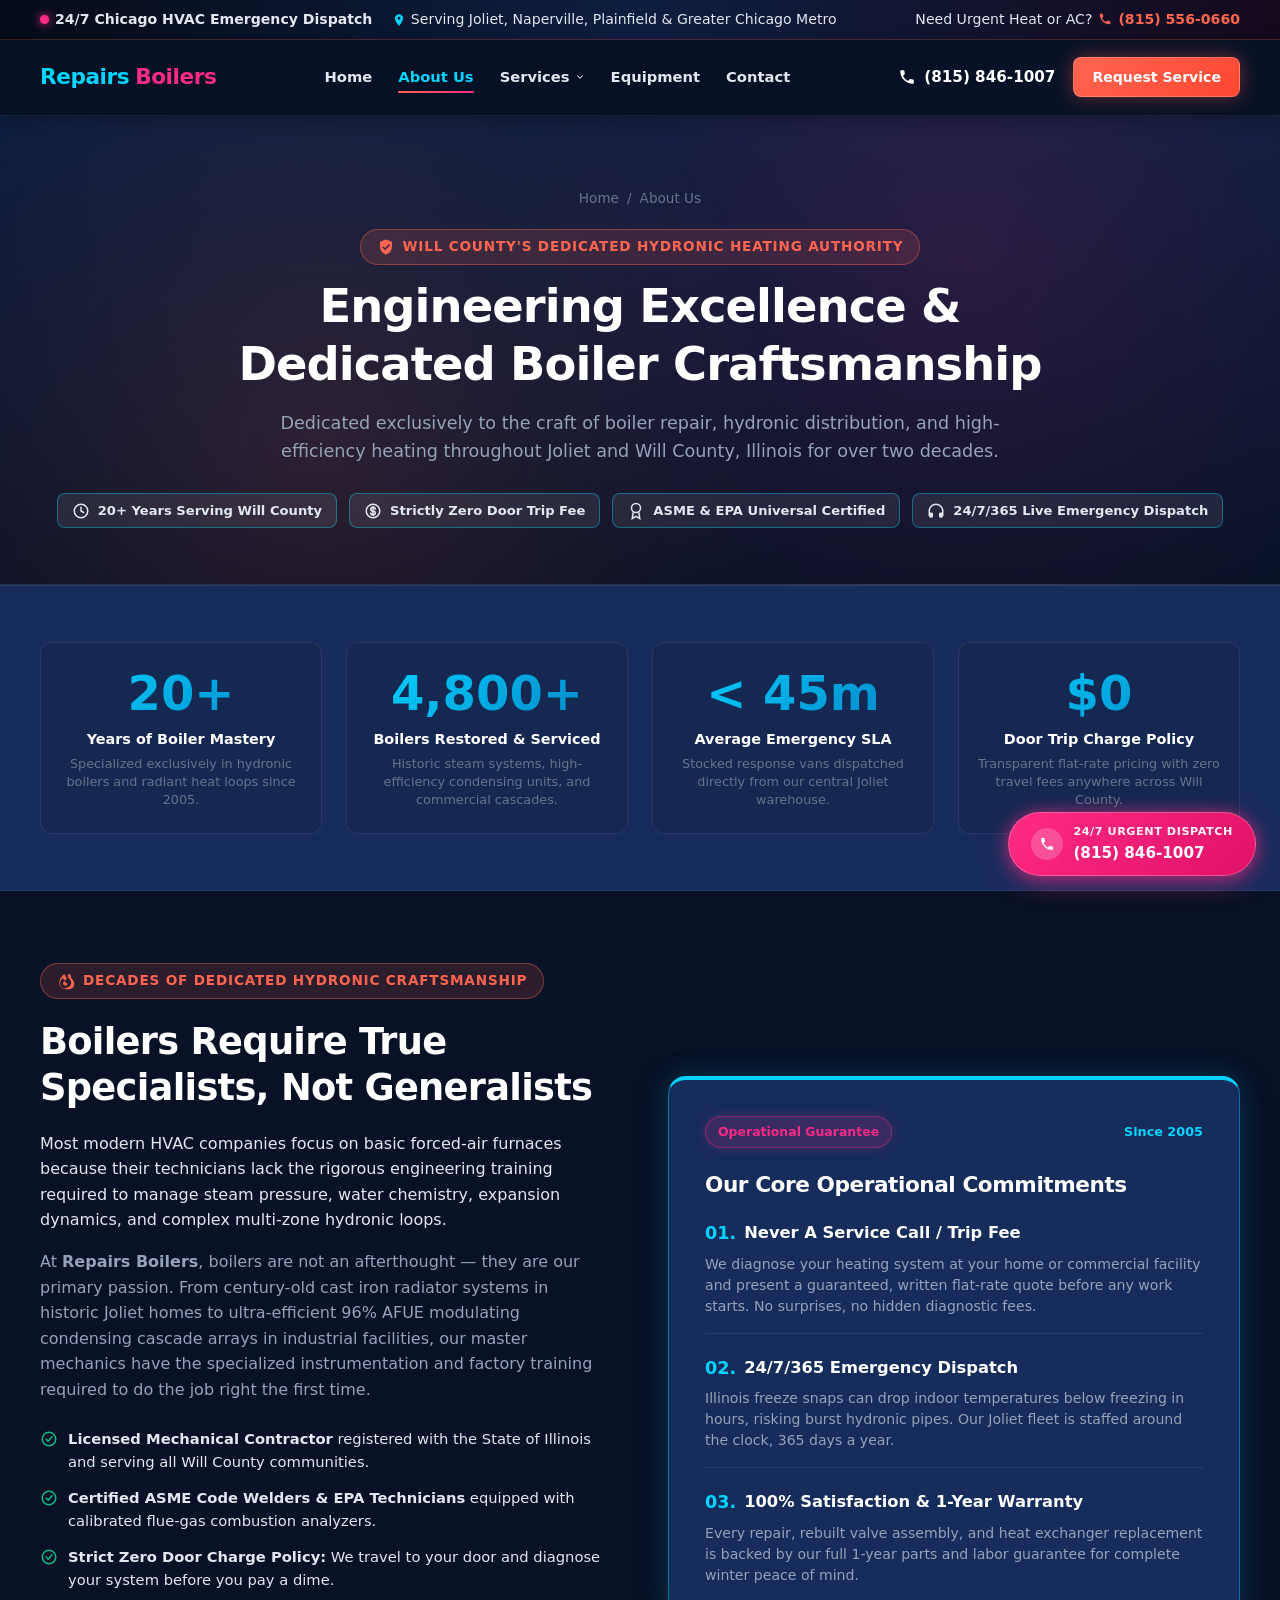
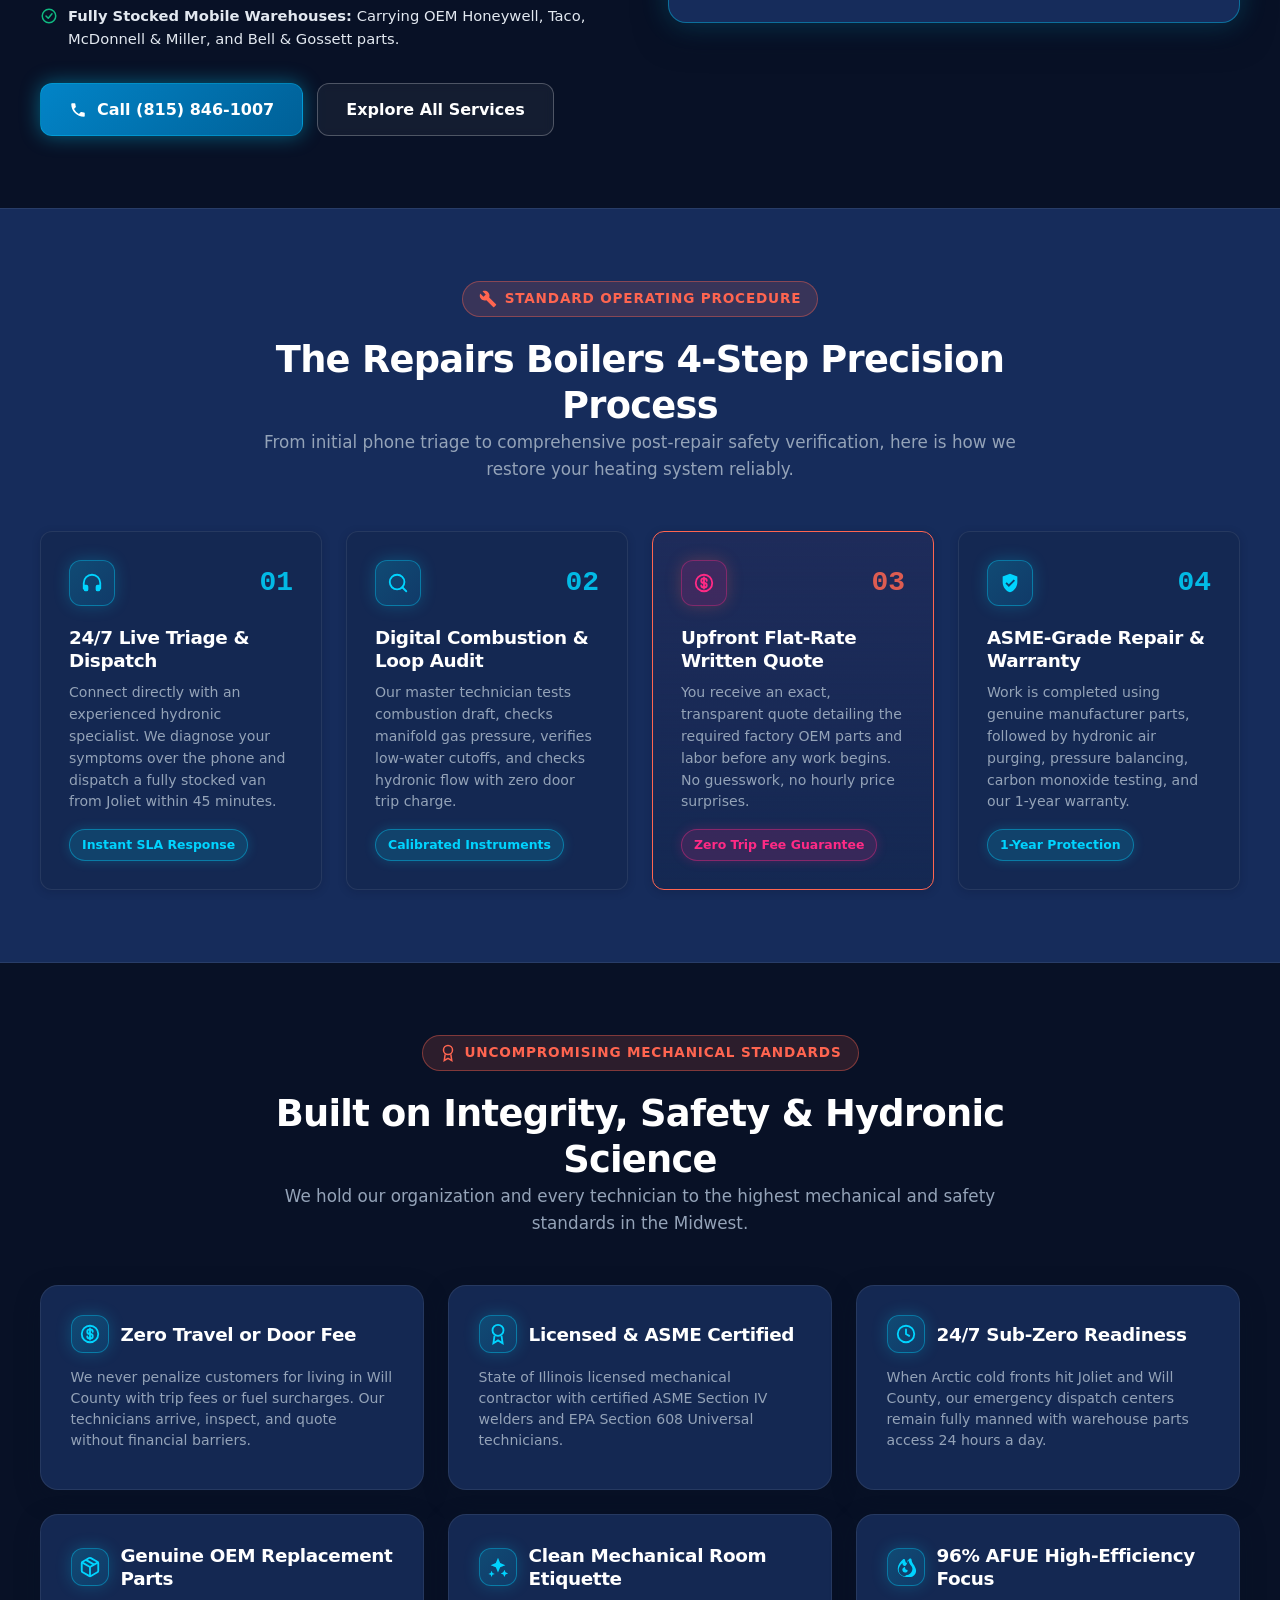
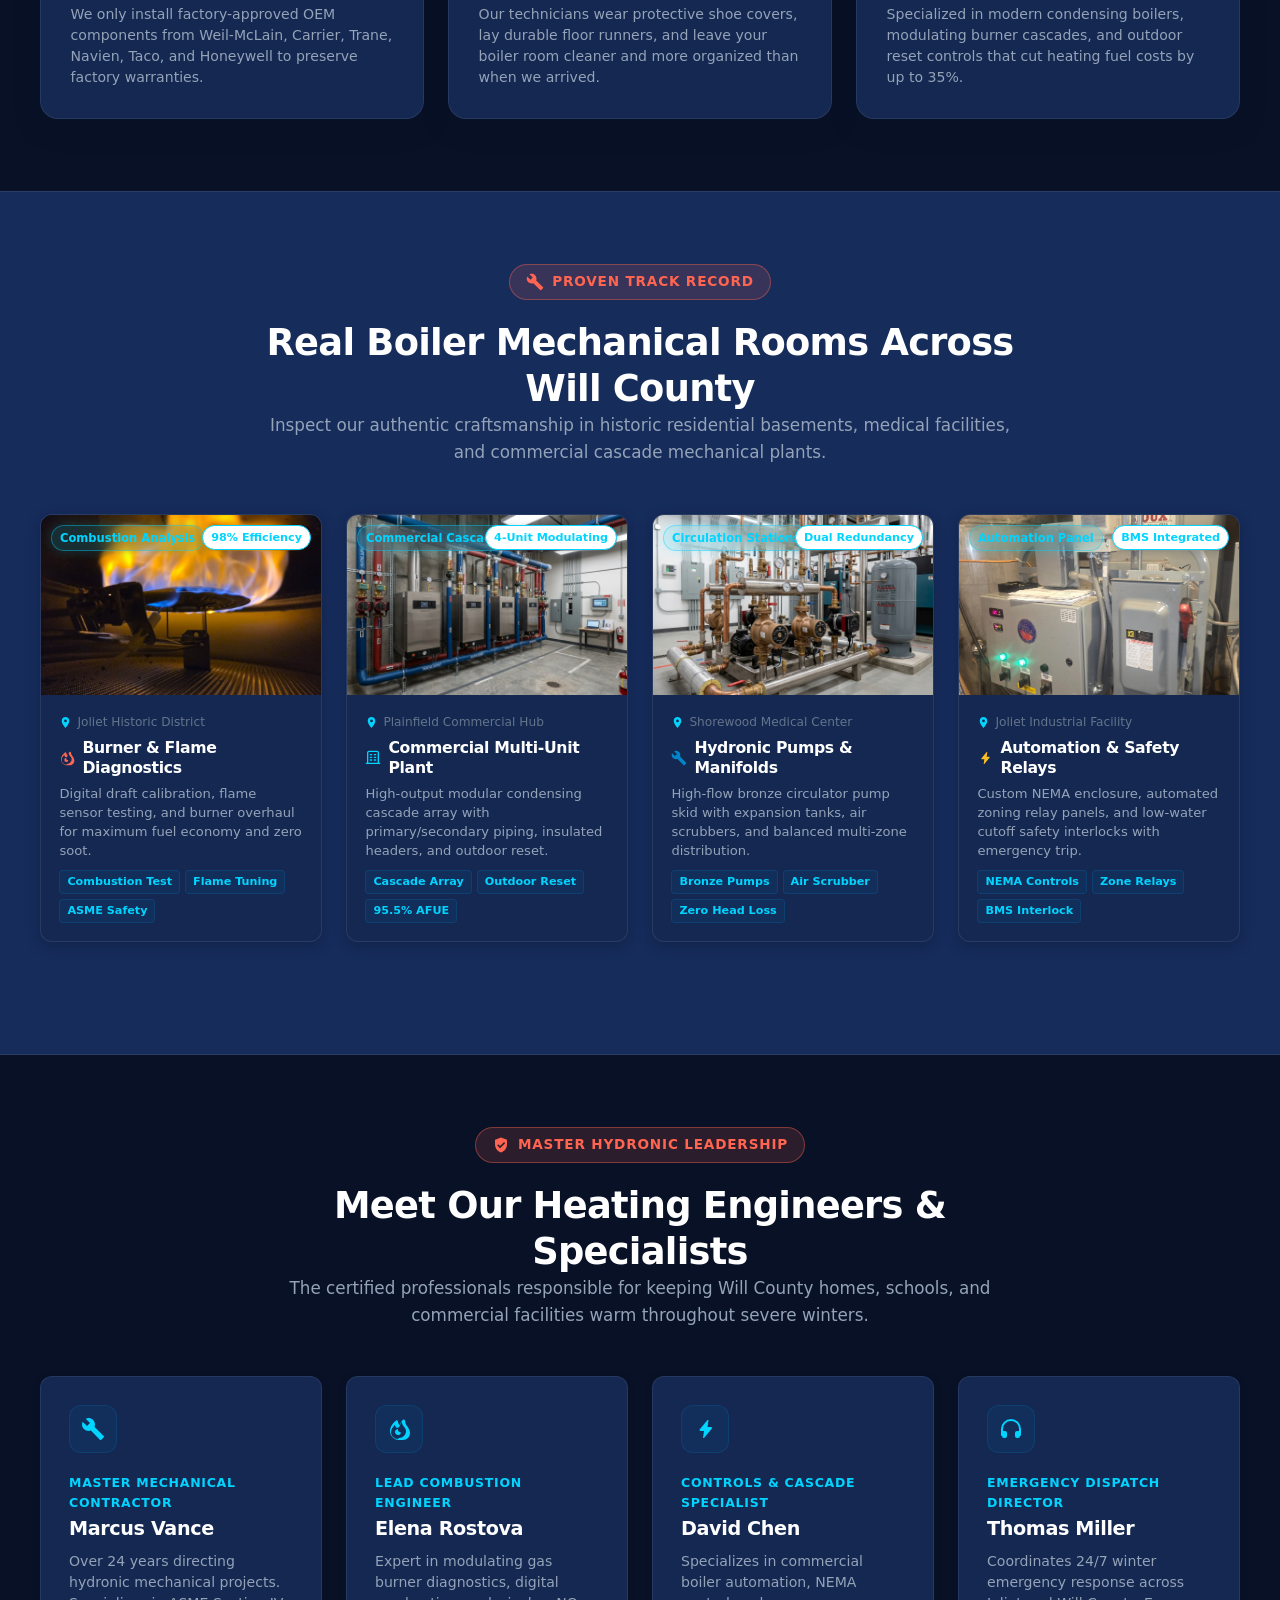
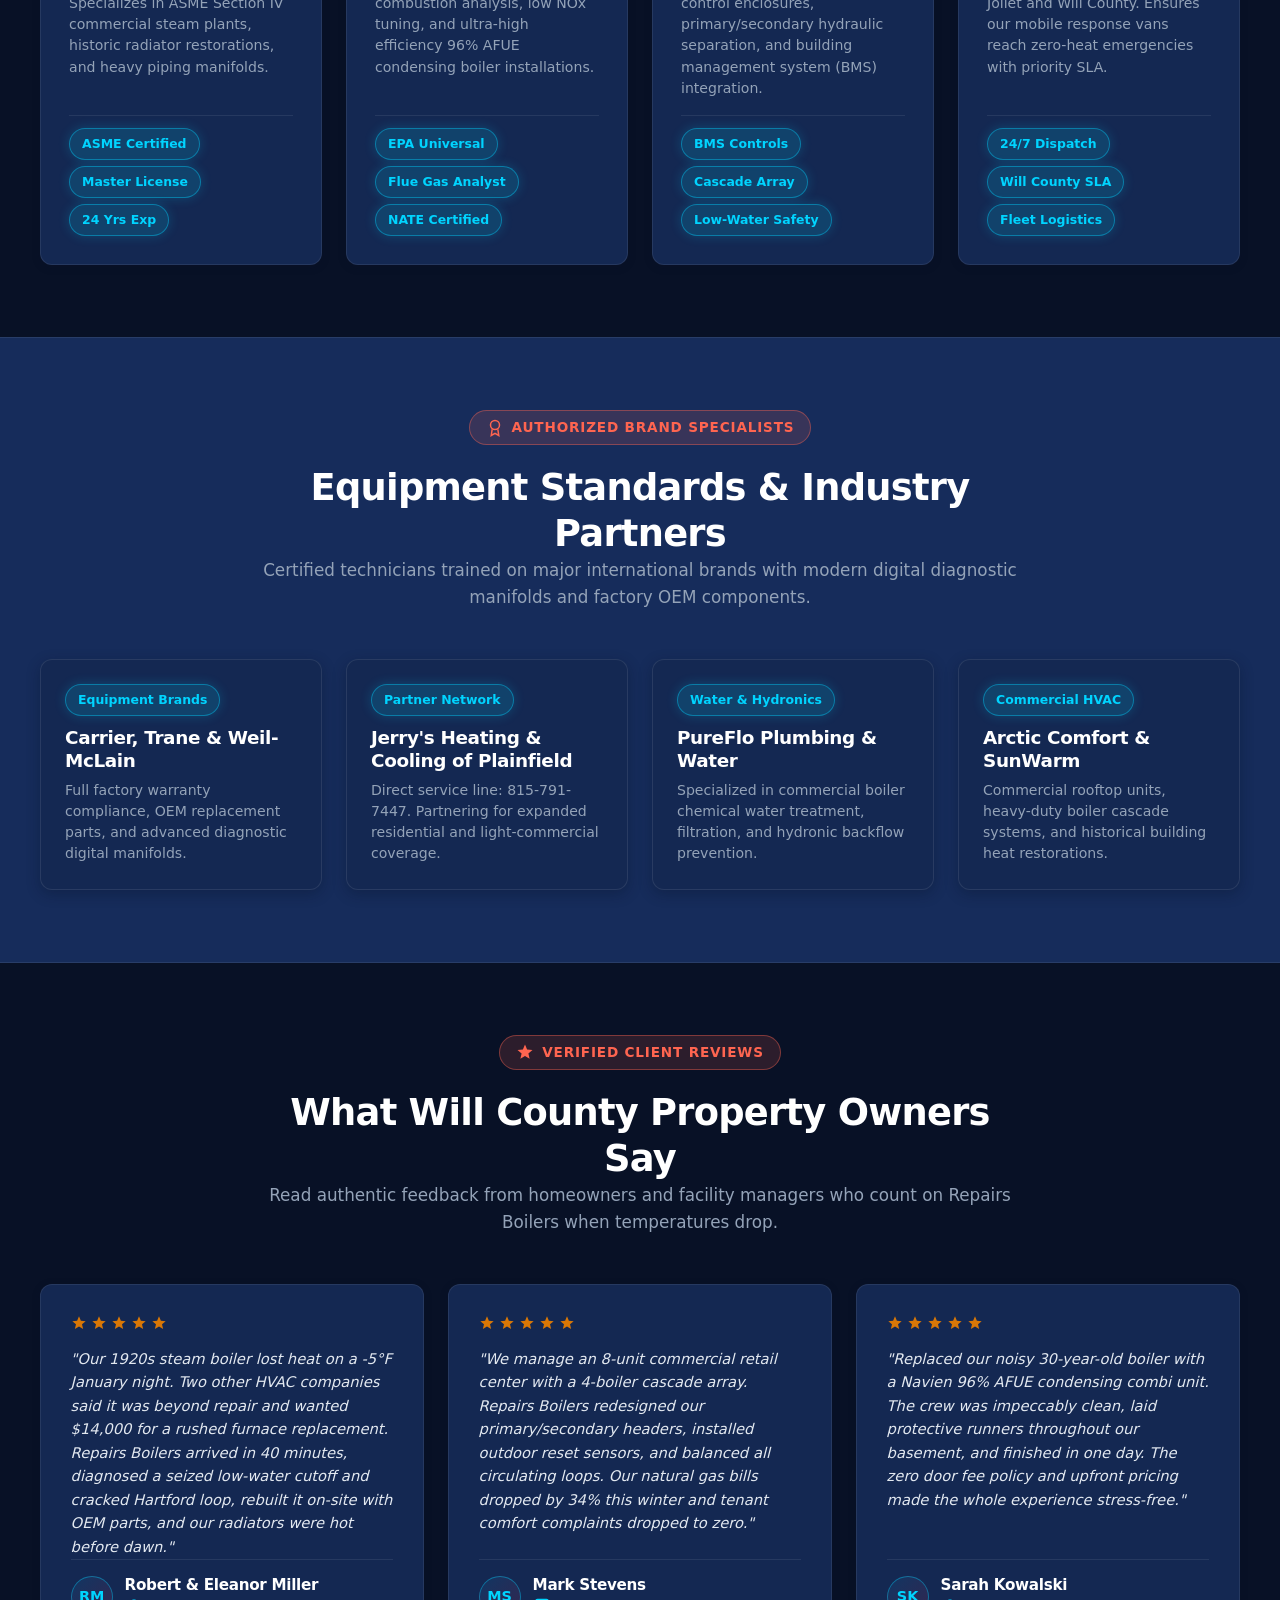
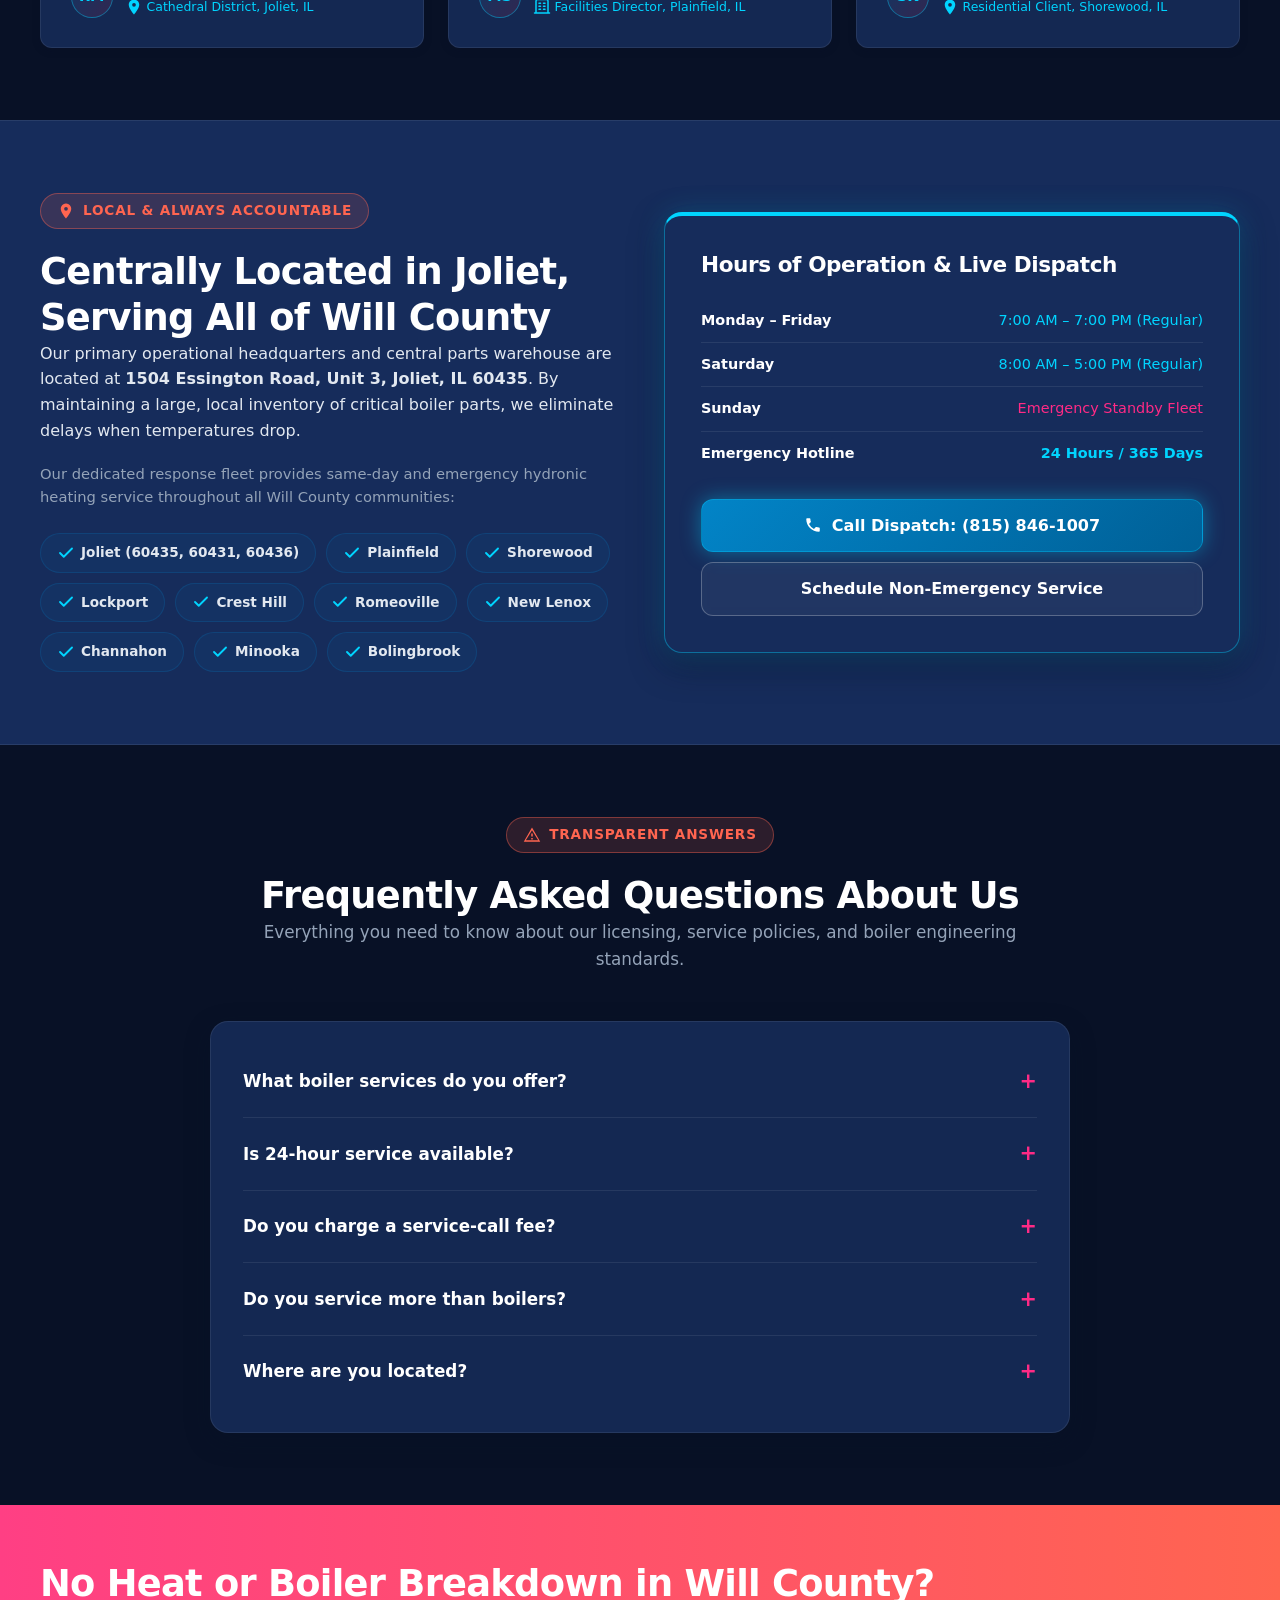
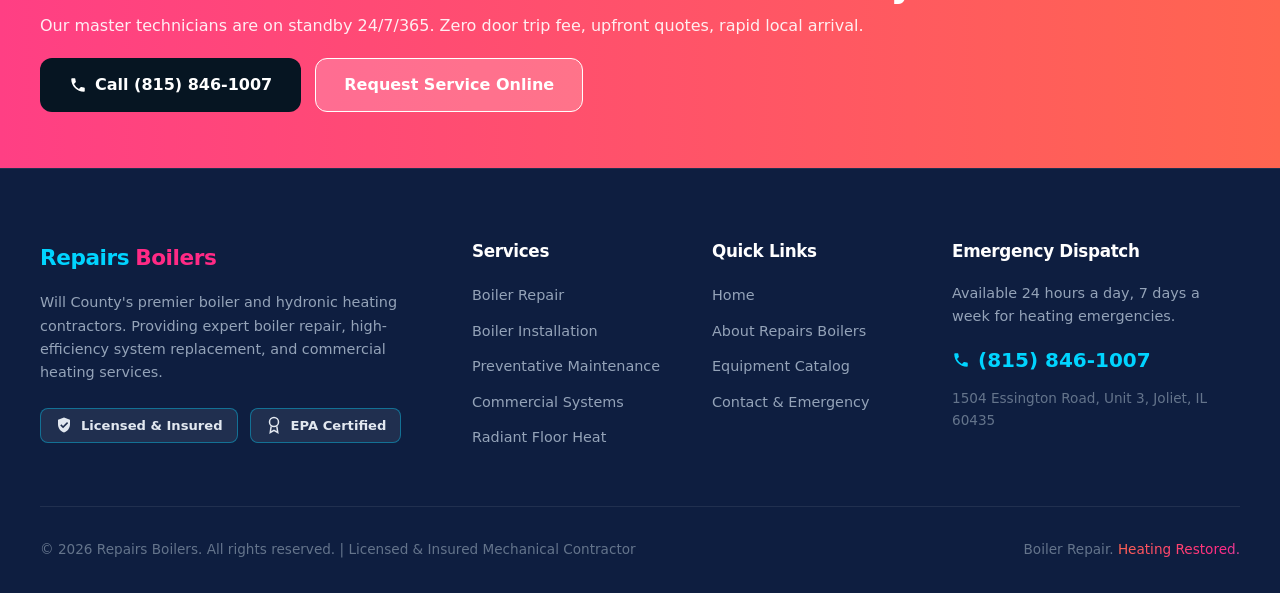
==== about.html @ 6d15a683 "feat: complete HVAC equipment service platform with vendor allocation & dynamic PDP" ====
<!DOCTYPE html>
<html lang="en">
<head>
  <meta charset="UTF-8">
  <meta name="viewport" content="width=device-width, initial-scale=1.0">
  <title>About Us | Repairs Boilers - Will County Heating Specialists</title>
  <link rel="stylesheet" href="assets/css/style.css">
</head>
<body>

  <aside class="top-bar" aria-label="Emergency Announcement">
    <div class="container top-bar-inner">
      <div class="top-bar-info">
        <div class="top-bar-item">
          <span class="emergency-pulse"></span>
          <strong>24/7 Chicago HVAC Emergency Dispatch</strong>
        </div>
        <div class="top-bar-item">
          <span><svg class="svg-icon" style="color:var(--rich-blue-electric);"><use href="#icon-map-pin"></use></svg> Serving Joliet, Naperville, Plainfield &amp; Greater Chicago Metro</span>
        </div>
      </div>
      <div class="top-bar-item">
        <span>Need Urgent Heat or AC?</span>
        <a href="tel:8155560660" class="top-phone-link" id="topEmergencyCall">
          <svg class="svg-icon"><use href="#icon-phone"></use></svg> (815) 556-0660
        </a>
      </div>
    </div>
  </aside>

  <header class="site-header">
    <div class="container">
      <nav class="navbar">
        <a href="index.html" class="rb-brand">
          <span>Repairs</span><b>Boilers</b>
        </a>
        <ul class="nav-menu">
          <li><a href="index.html" class="nav-link">Home</a></li>
          <li><a href="about.html" class="nav-link active">About Us</a></li>
          <li class="nav-item-dropdown">
            <a href="services.html" class="nav-link nav-dropdown-trigger">Services <svg class="svg-icon nav-chevron" aria-hidden="true"><use href="#icon-chevron-down"></use></svg></a>
            <ul class="dropdown-menu">
              <li><a href="boiler-repair.html" class="dropdown-link">Boiler Repair</a></li>
              <li><a href="boiler-installation.html" class="dropdown-link">Boiler Installation</a></li>
              <li><a href="maintenance.html" class="dropdown-link">Preventative Maintenance</a></li>
              <li><a href="commercial-boilers.html" class="dropdown-link">Commercial Boilers</a></li>
            </ul>
          </li>
          <li><a href="products.html" class="nav-link">Equipment</a></li>
          <li><a href="contact.html" class="nav-link">Contact</a></li>
        </ul>
        <div class="header-actions">
          <a href="tel:8158461007" class="header-tel">
            <svg class="svg-icon" aria-hidden="true"><use href="#icon-phone"></use></svg>
            (815) 846-1007
          </a>
          <a href="contact.html" class="btn btn-primary btn-sm">Request Service</a>
          <button class="mobile-toggle" aria-label="Toggle menu">
            <svg viewBox="0 0 24 24" fill="none" stroke="currentColor" stroke-width="2"><path d="M3 12h18M3 6h18M3 18h18"/></svg>
          </button>
        </div>
      </nav>
    </div>
  </header>

  <div class="mobile-drawer">
    <a href="index.html" class="mobile-nav-link">Home</a>
    <a href="about.html" class="mobile-nav-link active">About Us</a>
    <a href="services.html" class="mobile-nav-link">All Services</a>
    <a href="boiler-repair.html" class="mobile-nav-link mobile-sub-link">Boiler Repair</a>
    <a href="boiler-installation.html" class="mobile-nav-link mobile-sub-link">Boiler Installation</a>
    <a href="maintenance.html" class="mobile-nav-link mobile-sub-link">Maintenance Plans</a>
    <a href="commercial-boilers.html" class="mobile-nav-link mobile-sub-link">Commercial Boilers</a>
    <a href="products.html" class="mobile-nav-link">Equipment Catalog</a>
    <a href="contact.html" class="mobile-nav-link">Contact &amp; Emergency</a>
    <div class="mobile-drawer-cta">
      <a href="tel:8158461007" class="btn btn-cyan btn-wide">Call (815) 846-1007</a>
      <a href="contact.html" class="btn btn-primary btn-wide">Request Fast Dispatch</a>
    </div>
  </div>

  <main>

    <section class="page-hero">
      <div class="container">
        <div class="breadcrumb">
          <a href="index.html">Home</a> <span>/</span> <span>About Us</span>
        </div>
        <div class="kicker" style="justify-content: center; margin-bottom: 0.75rem;">
          <svg class="svg-icon" aria-hidden="true"><use href="#icon-shield"></use></svg>
          Will County's Dedicated Hydronic Heating Authority
        </div>
        <h1 style="max-width: 900px; margin: 0 auto 1rem auto; font-size: clamp(2rem, 4vw, 2.9rem);">
          Engineering Excellence &amp; Dedicated Boiler Craftsmanship
        </h1>
        <p style="max-width: 760px; margin: 0 auto 1.75rem auto; color: var(--text-muted); font-size: 1.1rem; line-height: 1.6;">
          Dedicated exclusively to the craft of boiler repair, hydronic distribution, and high-efficiency heating throughout Joliet and Will County, Illinois for over two decades.
        </p>

        <div class="trust-tags" style="justify-content: center; margin-top: 1.5rem;">
          <span class="trust-tag">
            <svg class="svg-icon" aria-hidden="true"><use href="#icon-clock"></use></svg>
            20+ Years Serving Will County
          </span>
          <span class="trust-tag">
            <svg class="svg-icon" aria-hidden="true"><use href="#icon-dollar"></use></svg>
            Strictly Zero Door Trip Fee
          </span>
          <span class="trust-tag">
            <svg class="svg-icon" aria-hidden="true"><use href="#icon-award"></use></svg>
            ASME &amp; EPA Universal Certified
          </span>
          <span class="trust-tag">
            <svg class="svg-icon" aria-hidden="true"><use href="#icon-headphones"></use></svg>
            24/7/365 Live Emergency Dispatch
          </span>
        </div>
      </div>
    </section>

    <section class="about-stats-bar">
      <div class="container">
        <div class="about-stats-grid">
          <div class="about-stat-card">
            <span class="stat-number">20+</span>
            <div class="stat-label">Years of Boiler Mastery</div>
            <p class="stat-desc">Specialized exclusively in hydronic boilers and radiant heat loops since 2005.</p>
          </div>

          <div class="about-stat-card">
            <span class="stat-number">4,800+</span>
            <div class="stat-label">Boilers Restored &amp; Serviced</div>
            <p class="stat-desc">Historic steam systems, high-efficiency condensing units, and commercial cascades.</p>
          </div>

          <div class="about-stat-card">
            <span class="stat-number">&lt; 45m</span>
            <div class="stat-label">Average Emergency SLA</div>
            <p class="stat-desc">Stocked response vans dispatched directly from our central Joliet warehouse.</p>
          </div>

          <div class="about-stat-card">
            <span class="stat-number">$0</span>
            <div class="stat-label">Door Trip Charge Policy</div>
            <p class="stat-desc">Transparent flat-rate pricing with zero travel fees anywhere across Will County.</p>
          </div>
        </div>
      </div>
    </section>

    <section style="padding: 4.5rem 0;">
      <div class="container">
        <div class="grid grid-2" style="align-items:center; gap: 3.5rem;">
          <div>
            <div class="kicker">
              <svg class="svg-icon" aria-hidden="true"><use href="#icon-fire"></use></svg>
              Decades of Dedicated Hydronic Craftsmanship
            </div>
            <h2 style="margin-bottom: 1.25rem;">Boilers Require True Specialists, Not Generalists</h2>
            <p style="color:var(--text-light); line-height: 1.6; margin-bottom: 1rem;">
              Most modern HVAC companies focus on basic forced-air furnaces because their technicians lack the rigorous engineering training required to manage steam pressure, water chemistry, expansion dynamics, and complex multi-zone hydronic loops.
            </p>
            <p style="color:var(--text-muted); line-height: 1.6; margin-bottom: 1.5rem;">
              At <strong>Repairs Boilers</strong>, boilers are not an afterthought — they are our primary passion. From century-old cast iron radiator systems in historic Joliet homes to ultra-efficient 96% AFUE modulating condensing cascade arrays in industrial facilities, our master mechanics have the specialized instrumentation and factory training required to do the job right the first time.
            </p>

            <ul class="checklist" style="gap: 12px; margin-bottom: 2rem;">
              <li>
                <svg class="svg-icon" aria-hidden="true"><use href="#icon-check-circle"></use></svg>
                <span><strong>Licensed Mechanical Contractor</strong> registered with the State of Illinois and serving all Will County communities.</span>
              </li>
              <li>
                <svg class="svg-icon" aria-hidden="true"><use href="#icon-check-circle"></use></svg>
                <span><strong>Certified ASME Code Welders &amp; EPA Technicians</strong> equipped with calibrated flue-gas combustion analyzers.</span>
              </li>
              <li>
                <svg class="svg-icon" aria-hidden="true"><use href="#icon-check-circle"></use></svg>
                <span><strong>Strict Zero Door Charge Policy:</strong> We travel to your door and diagnose your system before you pay a dime.</span>
              </li>
              <li>
                <svg class="svg-icon" aria-hidden="true"><use href="#icon-check-circle"></use></svg>
                <span><strong>Fully Stocked Mobile Warehouses:</strong> Carrying OEM Honeywell, Taco, McDonnell &amp; Miller, and Bell &amp; Gossett parts.</span>
              </li>
            </ul>

            <div class="hero-actions" style="margin-top: 1.5rem;">
              <a href="tel:8158461007" class="btn btn-cyan">
                <svg class="svg-icon" aria-hidden="true"><use href="#icon-phone"></use></svg>
                <span>Call (815) 846-1007</span>
              </a>
              <a href="services.html" class="btn btn-outline">Explore All Services</a>
            </div>
          </div>

          <div class="card card-highlight" style="padding: 2.25rem;">
            <div style="display:flex; justify-content:space-between; align-items:center; margin-bottom: 1.5rem;">
              <span class="badge badge-pink">Operational Guarantee</span>
              <span style="font-size:0.8rem; color:var(--cyan); font-weight:700;">Since 2005</span>
            </div>
            <h3 style="margin-bottom: 1.25rem; font-size: 1.35rem; color: var(--text-white);">Our Core Operational Commitments</h3>

            <div style="display:flex; flex-direction:column; gap:20px;">
              <div style="padding-bottom: 16px; border-bottom: 1px solid var(--line);">
                <div style="display:flex; align-items:center; gap:8px; margin-bottom:6px;">
                  <span style="color:var(--cyan); font-weight:900; font-size:1.1rem;">01.</span>
                  <strong style="color:var(--text-white); font-size:1.02rem;">Never A Service Call / Trip Fee</strong>
                </div>
                <p style="font-size:0.88rem; color:var(--text-muted); margin:0; line-height:1.5;">
                  We diagnose your heating system at your home or commercial facility and present a guaranteed, written flat-rate quote before any work starts. No surprises, no hidden diagnostic fees.
                </p>
              </div>

              <div style="padding-bottom: 16px; border-bottom: 1px solid var(--line);">
                <div style="display:flex; align-items:center; gap:8px; margin-bottom:6px;">
                  <span style="color:var(--cyan); font-weight:900; font-size:1.1rem;">02.</span>
                  <strong style="color:var(--text-white); font-size:1.02rem;">24/7/365 Emergency Dispatch</strong>
                </div>
                <p style="font-size:0.88rem; color:var(--text-muted); margin:0; line-height:1.5;">
                  Illinois freeze snaps can drop indoor temperatures below freezing in hours, risking burst hydronic pipes. Our Joliet fleet is staffed around the clock, 365 days a year.
                </p>
              </div>

              <div>
                <div style="display:flex; align-items:center; gap:8px; margin-bottom:6px;">
                  <span style="color:var(--cyan); font-weight:900; font-size:1.1rem;">03.</span>
                  <strong style="color:var(--text-white); font-size:1.02rem;">100% Satisfaction &amp; 1-Year Warranty</strong>
                </div>
                <p style="font-size:0.88rem; color:var(--text-muted); margin:0; line-height:1.5;">
                  Every repair, rebuilt valve assembly, and heat exchanger replacement is backed by our full 1-year parts and labor guarantee for complete winter peace of mind.
                </p>
              </div>
            </div>
          </div>
        </div>
      </div>
    </section>

    <section style="padding: 4.5rem 0; background: var(--panel2); border-top: 1px solid var(--line); border-bottom: 1px solid var(--line);">
      <div class="container">
        <div class="section-header">
          <div class="kicker">
            <svg class="svg-icon" aria-hidden="true"><use href="#icon-tools"></use></svg>
            Standard Operating Procedure
          </div>
          <h2>The Repairs Boilers 4-Step Precision Process</h2>
          <p>From initial phone triage to comprehensive post-repair safety verification, here is how we restore your heating system reliably.</p>
        </div>

        <div class="process-steps-grid">
          <div class="process-card">
            <div class="process-step-header">
              <div class="icon-box" style="margin-bottom: 0;">
                <svg class="svg-icon" aria-hidden="true"><use href="#icon-headphones"></use></svg>
              </div>
              <span class="step-num-badge">01</span>
            </div>
            <h3>24/7 Live Triage &amp; Dispatch</h3>
            <p>Connect directly with an experienced hydronic specialist. We diagnose your symptoms over the phone and dispatch a fully stocked van from Joliet within 45 minutes.</p>
            <span class="badge" style="align-self: flex-start;">Instant SLA Response</span>
          </div>

          <div class="process-card">
            <div class="process-step-header">
              <div class="icon-box" style="margin-bottom: 0;">
                <svg class="svg-icon" aria-hidden="true"><use href="#icon-search"></use></svg>
              </div>
              <span class="step-num-badge">02</span>
            </div>
            <h3>Digital Combustion &amp; Loop Audit</h3>
            <p>Our master technician tests combustion draft, checks manifold gas pressure, verifies low-water cutoffs, and checks hydronic flow with zero door trip charge.</p>
            <span class="badge" style="align-self: flex-start;">Calibrated Instruments</span>
          </div>

          <div class="process-card process-card-highlight">
            <div class="process-step-header">
              <div class="icon-box icon-box-pink" style="margin-bottom: 0;">
                <svg class="svg-icon" aria-hidden="true"><use href="#icon-dollar"></use></svg>
              </div>
              <span class="step-num-badge">03</span>
            </div>
            <h3>Upfront Flat-Rate Written Quote</h3>
            <p>You receive an exact, transparent quote detailing the required factory OEM parts and labor before any work begins. No guesswork, no hourly price surprises.</p>
            <span class="badge badge-pink" style="align-self: flex-start;">Zero Trip Fee Guarantee</span>
          </div>

          <div class="process-card">
            <div class="process-step-header">
              <div class="icon-box" style="margin-bottom: 0;">
                <svg class="svg-icon" aria-hidden="true"><use href="#icon-shield"></use></svg>
              </div>
              <span class="step-num-badge">04</span>
            </div>
            <h3>ASME-Grade Repair &amp; Warranty</h3>
            <p>Work is completed using genuine manufacturer parts, followed by hydronic air purging, pressure balancing, carbon monoxide testing, and our 1-year warranty.</p>
            <span class="badge" style="align-self: flex-start;">1-Year Protection</span>
          </div>
        </div>
      </div>
    </section>

    <section style="padding: 4.5rem 0;">
      <div class="container">
        <div class="section-header">
          <div class="kicker">
            <svg class="svg-icon" aria-hidden="true"><use href="#icon-award"></use></svg>
            Uncompromising Mechanical Standards
          </div>
          <h2>Built on Integrity, Safety &amp; Hydronic Science</h2>
          <p>We hold our organization and every technician to the highest mechanical and safety standards in the Midwest.</p>
        </div>

        <div class="grid grid-3-col">
          <div class="card">
            <div class="card-header-inline">
              <div class="icon-box">
                <svg class="svg-icon" aria-hidden="true"><use href="#icon-dollar"></use></svg>
              </div>
              <h4>Zero Travel or Door Fee</h4>
            </div>
            <p style="font-size:0.88rem; color:var(--text-muted); line-height:1.5;">
              We never penalize customers for living in Will County with trip fees or fuel surcharges. Our technicians arrive, inspect, and quote without financial barriers.
            </p>
          </div>

          <div class="card">
            <div class="card-header-inline">
              <div class="icon-box">
                <svg class="svg-icon" aria-hidden="true"><use href="#icon-award"></use></svg>
              </div>
              <h4>Licensed &amp; ASME Certified</h4>
            </div>
            <p style="font-size:0.88rem; color:var(--text-muted); line-height:1.5;">
              State of Illinois licensed mechanical contractor with certified ASME Section IV welders and EPA Section 608 Universal technicians.
            </p>
          </div>

          <div class="card">
            <div class="card-header-inline">
              <div class="icon-box">
                <svg class="svg-icon" aria-hidden="true"><use href="#icon-clock"></use></svg>
              </div>
              <h4>24/7 Sub-Zero Readiness</h4>
            </div>
            <p style="font-size:0.88rem; color:var(--text-muted); line-height:1.5;">
              When Arctic cold fronts hit Joliet and Will County, our emergency dispatch centers remain fully manned with warehouse parts access 24 hours a day.
            </p>
          </div>

          <div class="card">
            <div class="card-header-inline">
              <div class="icon-box">
                <svg class="svg-icon" aria-hidden="true"><use href="#icon-package"></use></svg>
              </div>
              <h4>Genuine OEM Replacement Parts</h4>
            </div>
            <p style="font-size:0.88rem; color:var(--text-muted); line-height:1.5;">
              We only install factory-approved OEM components from Weil-McLain, Carrier, Trane, Navien, Taco, and Honeywell to preserve factory warranties.
            </p>
          </div>

          <div class="card">
            <div class="card-header-inline">
              <div class="icon-box">
                <svg class="svg-icon" aria-hidden="true"><use href="#icon-sparkles"></use></svg>
              </div>
              <h4>Clean Mechanical Room Etiquette</h4>
            </div>
            <p style="font-size:0.88rem; color:var(--text-muted); line-height:1.5;">
              Our technicians wear protective shoe covers, lay durable floor runners, and leave your boiler room cleaner and more organized than when we arrived.
            </p>
          </div>

          <div class="card">
            <div class="card-header-inline">
              <div class="icon-box">
                <svg class="svg-icon" aria-hidden="true"><use href="#icon-fire"></use></svg>
              </div>
              <h4>96% AFUE High-Efficiency Focus</h4>
            </div>
            <p style="font-size:0.88rem; color:var(--text-muted); line-height:1.5;">
              Specialized in modern condensing boilers, modulating burner cascades, and outdoor reset controls that cut heating fuel costs by up to 35%.
            </p>
          </div>
        </div>
      </div>
    </section>

    <section style="padding: 4.5rem 0; background: var(--panel2); border-top: 1px solid var(--line); border-bottom: 1px solid var(--line);">
      <div class="container">
        <div class="section-header">
          <div class="kicker">
            <svg class="svg-icon" aria-hidden="true"><use href="#icon-tools"></use></svg>
            Proven Track Record
          </div>
          <h2>Real Boiler Mechanical Rooms Across Will County</h2>
          <p>Inspect our authentic craftsmanship in historic residential basements, medical facilities, and commercial cascade mechanical plants.</p>
        </div>

        <div class="photo-gallery-grid" id="gallery-container">

          <div class="gallery-project-card" data-index="0" tabindex="0" role="button" aria-label="Burner &amp; Flame Diagnostics">
            <div class="gallery-project-thumb">
              <img src="assets/images/boiler-img-1.jpg" alt="Boiler burner flame combustion analysis and sensor calibration" loading="lazy">
              <span class="badge gallery-badge">Combustion Analysis</span>
              <span class="gallery-metric-pill">98% Efficiency</span>
              <div class="gallery-hover-overlay">
                <span class="gallery-zoom-action">
                  <svg class="svg-icon" style="width:16px; height:16px;" aria-hidden="true"><use href="#icon-search"></use></svg>
                  <span>View Detail</span>
                </span>
              </div>
            </div>
            <div class="gallery-project-body">
              <div class="gallery-project-meta">
                <svg class="svg-icon" style="color:var(--cyan); width:13px; height:13px;" aria-hidden="true"><use href="#icon-map-pin"></use></svg>
                <span>Joliet Historic District</span>
              </div>
              <h4>
                <svg class="svg-icon" style="color:var(--coral); width:16px; height:16px; flex-shrink:0;" aria-hidden="true"><use href="#icon-fire"></use></svg>
                <span>Burner &amp; Flame Diagnostics</span>
              </h4>
              <p>Digital draft calibration, flame sensor testing, and burner overhaul for maximum fuel economy and zero soot.</p>
              <div class="gallery-tags">
                <span class="gallery-tag">Combustion Test</span>
                <span class="gallery-tag">Flame Tuning</span>
                <span class="gallery-tag">ASME Safety</span>
              </div>
            </div>
          </div>

          <div class="gallery-project-card" data-index="1" tabindex="0" role="button" aria-label="Commercial Multi-Unit Plant">
            <div class="gallery-project-thumb">
              <img src="assets/images/boiler-cascade.jpg" alt="Commercial multi-unit cascade boiler plant mechanical room" loading="lazy">
              <span class="badge gallery-badge">Commercial Cascade</span>
              <span class="gallery-metric-pill">4-Unit Modulating</span>
              <div class="gallery-hover-overlay">
                <span class="gallery-zoom-action">
                  <svg class="svg-icon" style="width:16px; height:16px;" aria-hidden="true"><use href="#icon-search"></use></svg>
                  <span>View Detail</span>
                </span>
              </div>
            </div>
            <div class="gallery-project-body">
              <div class="gallery-project-meta">
                <svg class="svg-icon" style="color:var(--cyan); width:13px; height:13px;" aria-hidden="true"><use href="#icon-map-pin"></use></svg>
                <span>Plainfield Commercial Hub</span>
              </div>
              <h4>
                <svg class="svg-icon" style="color:var(--cyan); width:16px; height:16px; flex-shrink:0;" aria-hidden="true"><use href="#icon-building"></use></svg>
                <span>Commercial Multi-Unit Plant</span>
              </h4>
              <p>High-output modular condensing cascade array with primary/secondary piping, insulated headers, and outdoor reset.</p>
              <div class="gallery-tags">
                <span class="gallery-tag">Cascade Array</span>
                <span class="gallery-tag">Outdoor Reset</span>
                <span class="gallery-tag">95.5% AFUE</span>
              </div>
            </div>
          </div>

          <div class="gallery-project-card" data-index="2" tabindex="0" role="button" aria-label="Hydronic Pumps &amp; Manifolds">
            <div class="gallery-project-thumb">
              <img src="assets/images/boiler-pumps.jpg" alt="Commercial hydronic circulation pumps and manifold array" loading="lazy">
              <span class="badge gallery-badge">Circulation Stations</span>
              <span class="gallery-metric-pill">Dual Redundancy</span>
              <div class="gallery-hover-overlay">
                <span class="gallery-zoom-action">
                  <svg class="svg-icon" style="width:16px; height:16px;" aria-hidden="true"><use href="#icon-search"></use></svg>
                  <span>View Detail</span>
                </span>
              </div>
            </div>
            <div class="gallery-project-body">
              <div class="gallery-project-meta">
                <svg class="svg-icon" style="color:var(--cyan); width:13px; height:13px;" aria-hidden="true"><use href="#icon-map-pin"></use></svg>
                <span>Shorewood Medical Center</span>
              </div>
              <h4>
                <svg class="svg-icon" style="color:var(--blue); width:16px; height:16px; flex-shrink:0;" aria-hidden="true"><use href="#icon-tools"></use></svg>
                <span>Hydronic Pumps &amp; Manifolds</span>
              </h4>
              <p>High-flow bronze circulator pump skid with expansion tanks, air scrubbers, and balanced multi-zone distribution.</p>
              <div class="gallery-tags">
                <span class="gallery-tag">Bronze Pumps</span>
                <span class="gallery-tag">Air Scrubber</span>
                <span class="gallery-tag">Zero Head Loss</span>
              </div>
            </div>
          </div>

          <div class="gallery-project-card" data-index="3" tabindex="0" role="button" aria-label="Automation &amp; Safety Relays">
            <div class="gallery-project-thumb">
              <img src="assets/images/boiler-img-9.jpg" alt="Mechanical room electrical controls and automation panel" loading="lazy">
              <span class="badge gallery-badge">Automation Panel</span>
              <span class="gallery-metric-pill">BMS Integrated</span>
              <div class="gallery-hover-overlay">
                <span class="gallery-zoom-action">
                  <svg class="svg-icon" style="width:16px; height:16px;" aria-hidden="true"><use href="#icon-search"></use></svg>
                  <span>View Detail</span>
                </span>
              </div>
            </div>
            <div class="gallery-project-body">
              <div class="gallery-project-meta">
                <svg class="svg-icon" style="color:var(--cyan); width:13px; height:13px;" aria-hidden="true"><use href="#icon-map-pin"></use></svg>
                <span>Joliet Industrial Facility</span>
              </div>
              <h4>
                <svg class="svg-icon" style="color:var(--yellow); width:16px; height:16px; flex-shrink:0;" aria-hidden="true"><use href="#icon-bolt"></use></svg>
                <span>Automation &amp; Safety Relays</span>
              </h4>
              <p>Custom NEMA enclosure, automated zoning relay panels, and low-water cutoff safety interlocks with emergency trip.</p>
              <div class="gallery-tags">
                <span class="gallery-tag">NEMA Controls</span>
                <span class="gallery-tag">Zone Relays</span>
                <span class="gallery-tag">BMS Interlock</span>
              </div>
            </div>
          </div>
        </div>
      </div>
    </section>

    <section style="padding: 4.5rem 0;">
      <div class="container">
        <div class="section-header">
          <div class="kicker">
            <svg class="svg-icon" aria-hidden="true"><use href="#icon-shield"></use></svg>
            Master Hydronic Leadership
          </div>
          <h2>Meet Our Heating Engineers &amp; Specialists</h2>
          <p>The certified professionals responsible for keeping Will County homes, schools, and commercial facilities warm throughout severe winters.</p>
        </div>

        <div class="team-grid">
          <div class="team-card">
            <div class="team-icon-box">
              <svg class="svg-icon svg-icon-lg" aria-hidden="true"><use href="#icon-tools"></use></svg>
            </div>
            <div class="team-role">Master Mechanical Contractor</div>
            <h3>Marcus Vance</h3>
            <p>Over 24 years directing hydronic mechanical projects. Specializes in ASME Section IV commercial steam plants, historic radiator restorations, and heavy piping manifolds.</p>
            <div class="team-credentials">
              <span class="badge">ASME Certified</span>
              <span class="badge">Master License</span>
              <span class="badge">24 Yrs Exp</span>
            </div>
          </div>

          <div class="team-card">
            <div class="team-icon-box">
              <svg class="svg-icon svg-icon-lg" aria-hidden="true"><use href="#icon-fire"></use></svg>
            </div>
            <div class="team-role">Lead Combustion Engineer</div>
            <h3>Elena Rostova</h3>
            <p>Expert in modulating gas burner diagnostics, digital combustion analysis, low NOx tuning, and ultra-high efficiency 96% AFUE condensing boiler installations.</p>
            <div class="team-credentials">
              <span class="badge">EPA Universal</span>
              <span class="badge">Flue Gas Analyst</span>
              <span class="badge">NATE Certified</span>
            </div>
          </div>

          <div class="team-card">
            <div class="team-icon-box">
              <svg class="svg-icon svg-icon-lg" aria-hidden="true"><use href="#icon-bolt"></use></svg>
            </div>
            <div class="team-role">Controls &amp; Cascade Specialist</div>
            <h3>David Chen</h3>
            <p>Specializes in commercial boiler automation, NEMA control enclosures, primary/secondary hydraulic separation, and building management system (BMS) integration.</p>
            <div class="team-credentials">
              <span class="badge">BMS Controls</span>
              <span class="badge">Cascade Array</span>
              <span class="badge">Low-Water Safety</span>
            </div>
          </div>

          <div class="team-card">
            <div class="team-icon-box">
              <svg class="svg-icon svg-icon-lg" aria-hidden="true"><use href="#icon-headphones"></use></svg>
            </div>
            <div class="team-role">Emergency Dispatch Director</div>
            <h3>Thomas Miller</h3>
            <p>Coordinates 24/7 winter emergency response across Joliet and Will County. Ensures our mobile response vans reach zero-heat emergencies with priority SLA.</p>
            <div class="team-credentials">
              <span class="badge">24/7 Dispatch</span>
              <span class="badge">Will County SLA</span>
              <span class="badge">Fleet Logistics</span>
            </div>
          </div>
        </div>
      </div>
    </section>

    <section style="padding: 4.5rem 0; background: var(--panel2); border-top: 1px solid var(--line); border-bottom: 1px solid var(--line);">
      <div class="container">
        <div class="section-header">
          <div class="kicker">
            <svg class="svg-icon" aria-hidden="true"><use href="#icon-award"></use></svg>
            Authorized Brand Specialists
          </div>
          <h2>Equipment Standards &amp; Industry Partners</h2>
          <p>Certified technicians trained on major international brands with modern digital diagnostic manifolds and factory OEM components.</p>
        </div>

        <div class="partner-card-grid" id="partners-container">

        </div>
      </div>
    </section>

    <section style="padding: 4.5rem 0;">
      <div class="container">
        <div class="section-header">
          <div class="kicker">
            <svg class="svg-icon" aria-hidden="true"><use href="#icon-star"></use></svg>
            Verified Client Reviews
          </div>
          <h2>What Will County Property Owners Say</h2>
          <p>Read authentic feedback from homeowners and facility managers who count on Repairs Boilers when temperatures drop.</p>
        </div>

        <div class="testimonials-grid" id="testimonials-container">

        </div>
      </div>
    </section>

    <section style="padding: 4.5rem 0; background: var(--panel2); border-top: 1px solid var(--line); border-bottom: 1px solid var(--line);">
      <div class="container">
        <div class="grid grid-2" style="align-items:center; gap:3rem;">
          <div>
            <div class="kicker">
              <svg class="svg-icon" aria-hidden="true"><use href="#icon-map-pin"></use></svg>
              Local &amp; Always Accountable
            </div>
            <h2>Centrally Located in Joliet, Serving All of Will County</h2>
            <p style="color:var(--text-light); line-height: 1.6; margin-bottom: 1.25rem;">
              Our primary operational headquarters and central parts warehouse are located at <strong>1504 Essington Road, Unit 3, Joliet, IL 60435</strong>. By maintaining a large, local inventory of critical boiler parts, we eliminate delays when temperatures drop.
            </p>
            <p style="color:var(--text-muted); font-size: 0.92rem; line-height: 1.55; margin-bottom: 1.5rem;">
              Our dedicated response fleet provides same-day and emergency hydronic heating service throughout all Will County communities:
            </p>

            <div class="cities-tag-grid">
              <span class="city-badge"><svg class="svg-icon" aria-hidden="true"><use href="#icon-check"></use></svg> Joliet (60435, 60431, 60436)</span>
              <span class="city-badge"><svg class="svg-icon" aria-hidden="true"><use href="#icon-check"></use></svg> Plainfield</span>
              <span class="city-badge"><svg class="svg-icon" aria-hidden="true"><use href="#icon-check"></use></svg> Shorewood</span>
              <span class="city-badge"><svg class="svg-icon" aria-hidden="true"><use href="#icon-check"></use></svg> Lockport</span>
              <span class="city-badge"><svg class="svg-icon" aria-hidden="true"><use href="#icon-check"></use></svg> Crest Hill</span>
              <span class="city-badge"><svg class="svg-icon" aria-hidden="true"><use href="#icon-check"></use></svg> Romeoville</span>
              <span class="city-badge"><svg class="svg-icon" aria-hidden="true"><use href="#icon-check"></use></svg> New Lenox</span>
              <span class="city-badge"><svg class="svg-icon" aria-hidden="true"><use href="#icon-check"></use></svg> Channahon</span>
              <span class="city-badge"><svg class="svg-icon" aria-hidden="true"><use href="#icon-check"></use></svg> Minooka</span>
              <span class="city-badge"><svg class="svg-icon" aria-hidden="true"><use href="#icon-check"></use></svg> Bolingbrook</span>
            </div>
          </div>

          <div>
            <div class="card card-highlight" style="padding: 2.25rem;">
              <h3 style="margin-bottom: 1.25rem; font-size: 1.35rem;">Hours of Operation &amp; Live Dispatch</h3>
              <table style="width:100%; border-collapse:collapse; font-size:0.9rem; margin-bottom: 1.5rem;">
                <tbody>
                  <tr style="border-bottom:1px solid rgba(255,255,255,0.08);">
                    <td style="padding:10px 0; color:var(--text-white); font-weight:600;">Monday – Friday</td>
                    <td style="padding:10px 0; text-align:right; color:var(--cyan);">7:00 AM – 7:00 PM (Regular)</td>
                  </tr>
                  <tr style="border-bottom:1px solid rgba(255,255,255,0.08);">
                    <td style="padding:10px 0; color:var(--text-white); font-weight:600;">Saturday</td>
                    <td style="padding:10px 0; text-align:right; color:var(--cyan);">8:00 AM – 5:00 PM (Regular)</td>
                  </tr>
                  <tr style="border-bottom:1px solid rgba(255,255,255,0.08);">
                    <td style="padding:10px 0; color:var(--text-white); font-weight:600;">Sunday</td>
                    <td style="padding:10px 0; text-align:right; color:var(--pink);">Emergency Standby Fleet</td>
                  </tr>
                  <tr>
                    <td style="padding:10px 0; color:var(--text-white); font-weight:600;">Emergency Hotline</td>
                    <td style="padding:10px 0; text-align:right; color:var(--cyan); font-weight:800;">24 Hours / 365 Days</td>
                  </tr>
                </tbody>
              </table>

              <div style="display:flex; flex-direction:column; gap:10px;">
                <a href="tel:8158461007" class="btn btn-cyan btn-wide">
                  <svg class="svg-icon" aria-hidden="true"><use href="#icon-phone"></use></svg>
                  <span>Call Dispatch: (815) 846-1007</span>
                </a>
                <a href="contact.html" class="btn btn-outline btn-wide">
                  Schedule Non-Emergency Service
                </a>
              </div>
            </div>
          </div>
        </div>
      </div>
    </section>

    <section style="padding: 4.5rem 0;">
      <div class="container" style="max-width: 860px;">
        <div class="section-header">
          <div class="kicker">
            <svg class="svg-icon" aria-hidden="true"><use href="#icon-alert"></use></svg>
            Transparent Answers
          </div>
          <h2>Frequently Asked Questions About Us</h2>
          <p>Everything you need to know about our licensing, service policies, and boiler engineering standards.</p>
        </div>

        <div class="card" id="faq-container" style="padding: 1.5rem 2rem;">

        </div>
      </div>
    </section>

    <section style="padding: 3.5rem 0; background: linear-gradient(90deg, #ff3f84, #ff6550); color:var(--white);">
      <div class="container" style="display:flex; justify-content:space-between; align-items:center; flex-wrap:wrap; gap:20px;">
        <div>
          <h2 style="color:var(--white); margin-bottom:6px;">No Heat or Boiler Breakdown in Will County?</h2>
          <p style="color:rgba(255,255,255,0.9); margin:0;">Our master technicians are on standby 24/7/365. Zero door trip fee, upfront quotes, rapid local arrival.</p>
        </div>
        <div class="hero-actions">
          <a href="tel:8158461007" class="btn" style="background:#061522; color:var(--white); display:inline-flex; align-items:center; gap:8px;">
            <svg class="svg-icon" aria-hidden="true"><use href="#icon-phone"></use></svg>
            <span>Call (815) 846-1007</span>
          </a>
          <a href="contact.html" class="btn" style="background:rgba(255,255,255,0.2); color:var(--white); border:1px solid #fff;">
            Request Service Online
          </a>
        </div>
      </div>
    </section>

  <div id="galleryModal" class="gallery-modal" aria-hidden="true">
    <div class="gallery-modal-backdrop"></div>
    <div class="gallery-modal-content">
      <button class="gallery-modal-close" type="button" aria-label="Close modal">
        <svg class="svg-icon" style="width:20px; height:20px;" aria-hidden="true"><use href="#icon-close"></use></svg>
      </button>
      <div class="gallery-modal-media">
        <img id="galleryModalImg" src="" alt="">
      </div>
      <div class="gallery-modal-info">
        <div id="galleryModalMeta" class="gallery-project-meta"></div>
        <h3 id="galleryModalTitle"></h3>
        <p id="galleryModalDesc"></p>
        <div id="galleryModalDetails" class="gallery-modal-details"></div>
        <div id="galleryModalTags" class="gallery-tags"></div>
      </div>
    </div>
  </div>

  </main>

  <footer class="site-footer">
    <div class="container">
      <div class="footer-grid">
        <div class="footer-col">
          <a href="index.html" class="rb-brand" style="margin-bottom: 1rem;">
            <span>Repairs</span><b>Boilers</b>
          </a>
          <p style="font-size:0.9rem; line-height:1.6; margin-bottom:1.5rem;">
            Will County's premier boiler and hydronic heating contractors. Providing expert boiler repair, high-efficiency system replacement, and commercial heating services.
          </p>
          <div class="trust-tags">
            <span class="trust-tag">
              <svg class="svg-icon" aria-hidden="true"><use href="#icon-shield"></use></svg>
              Licensed &amp; Insured
            </span>
            <span class="trust-tag">
              <svg class="svg-icon" aria-hidden="true"><use href="#icon-award"></use></svg>
              EPA Certified
            </span>
          </div>
        </div>

        <div class="footer-col">
          <h4>Services</h4>
          <ul class="footer-links">
            <li><a href="boiler-repair.html">Boiler Repair</a></li>
            <li><a href="boiler-installation.html">Boiler Installation</a></li>
            <li><a href="maintenance.html">Preventative Maintenance</a></li>
            <li><a href="commercial-boilers.html">Commercial Systems</a></li>
            <li><a href="products.html">Radiant Floor Heat</a></li>
          </ul>
        </div>

        <div class="footer-col">
          <h4>Quick Links</h4>
          <ul class="footer-links">
            <li><a href="index.html">Home</a></li>
            <li><a href="about.html">About Repairs Boilers</a></li>
            <li><a href="products.html">Equipment Catalog</a></li>
            <li><a href="contact.html">Contact &amp; Emergency</a></li>
          </ul>
        </div>

        <div class="footer-col">
          <h4>Emergency Dispatch</h4>
          <p style="font-size:0.9rem; margin-bottom:1rem;">Available 24 hours a day, 7 days a week for heating emergencies.</p>
          <a href="tel:8158461007" style="font-size:1.25rem; font-weight:900; color:var(--cyan); display:flex; align-items:center; gap:8px; margin-bottom:0.75rem;">
            <svg class="svg-icon" aria-hidden="true"><use href="#icon-phone"></use></svg>
            (815) 846-1007
          </a>
          <p style="font-size:0.85rem; color:var(--text-dim);">1504 Essington Road, Unit 3, Joliet, IL 60435</p>
        </div>
      </div>

      <div class="footer-bottom">
        <span>&copy; 2026 Repairs Boilers. All rights reserved. | Licensed &amp; Insured Mechanical Contractor</span>
        <span>Boiler Repair. <span class="gradient-text">Heating Restored.</span></span>
      </div>
    </div>
  </footer>

  <a href="tel:8158461007" class="floating-hotline" id="floatingHotline" aria-label="Call 24/7 Urgent Dispatch">
    <span class="floating-hotline-icon">
      <svg class="svg-icon" aria-hidden="true"><use href="#icon-phone"></use></svg>
    </span>
    <span>
      <span style="font-size: 0.7rem; letter-spacing: 0.05em; display: block; opacity: 0.95;">24/7 URGENT DISPATCH</span>
      <strong style="font-size: 0.95rem;">(815) 846-1007</strong>
    </span>
  </a>

  <script src="assets/js/icons.js"></script>
  <script src="assets/js/data.js"></script>
  <script src="assets/js/render.js"></script>
  <script src="assets/js/navigation.js"></script>
  <script src="assets/js/accordion.js"></script>
  <script src="assets/js/forms.js"></script>
  <script src="assets/js/main.js"></script>
</body>
</html>
---- assets/css/style.css ----
@import url('variables.css');
@import url('base.css');
@import url('components.css');
@import url('nav.css');
@import url('accordion.css');
@import url('pages.css');
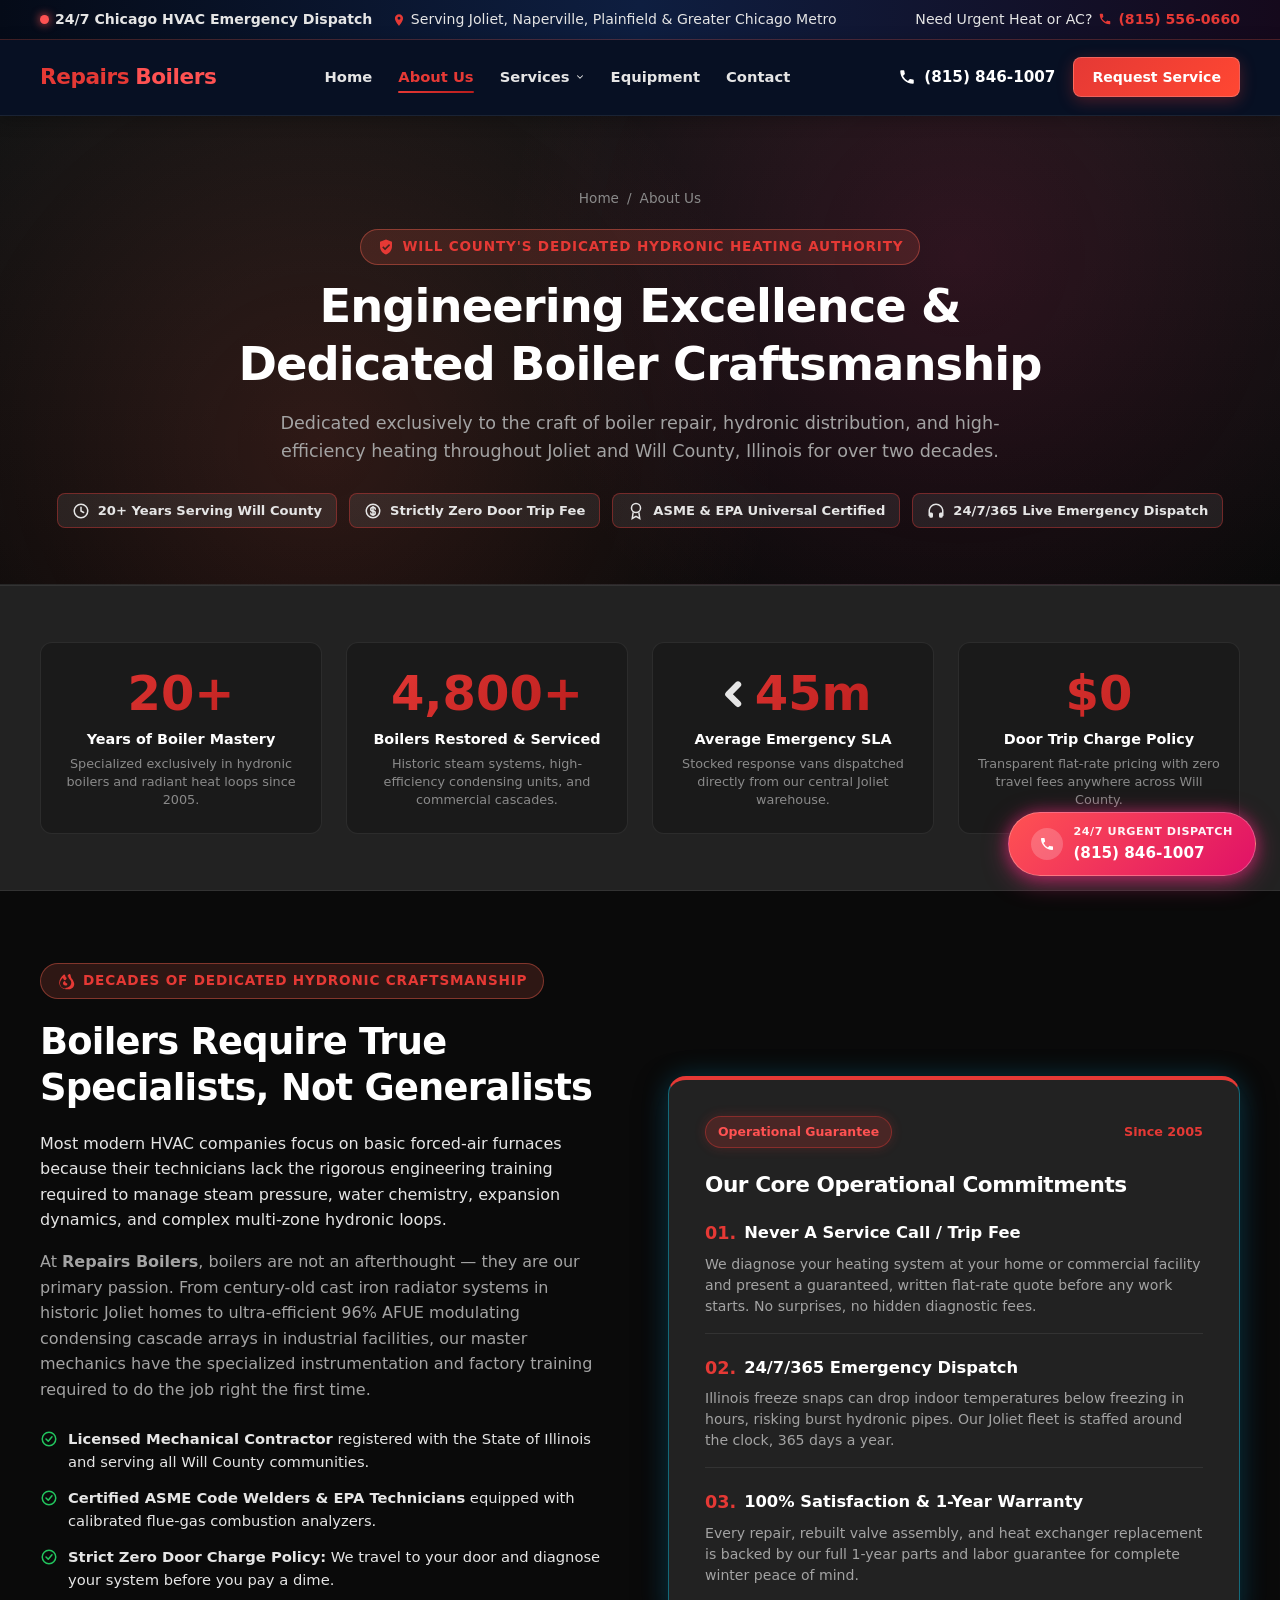
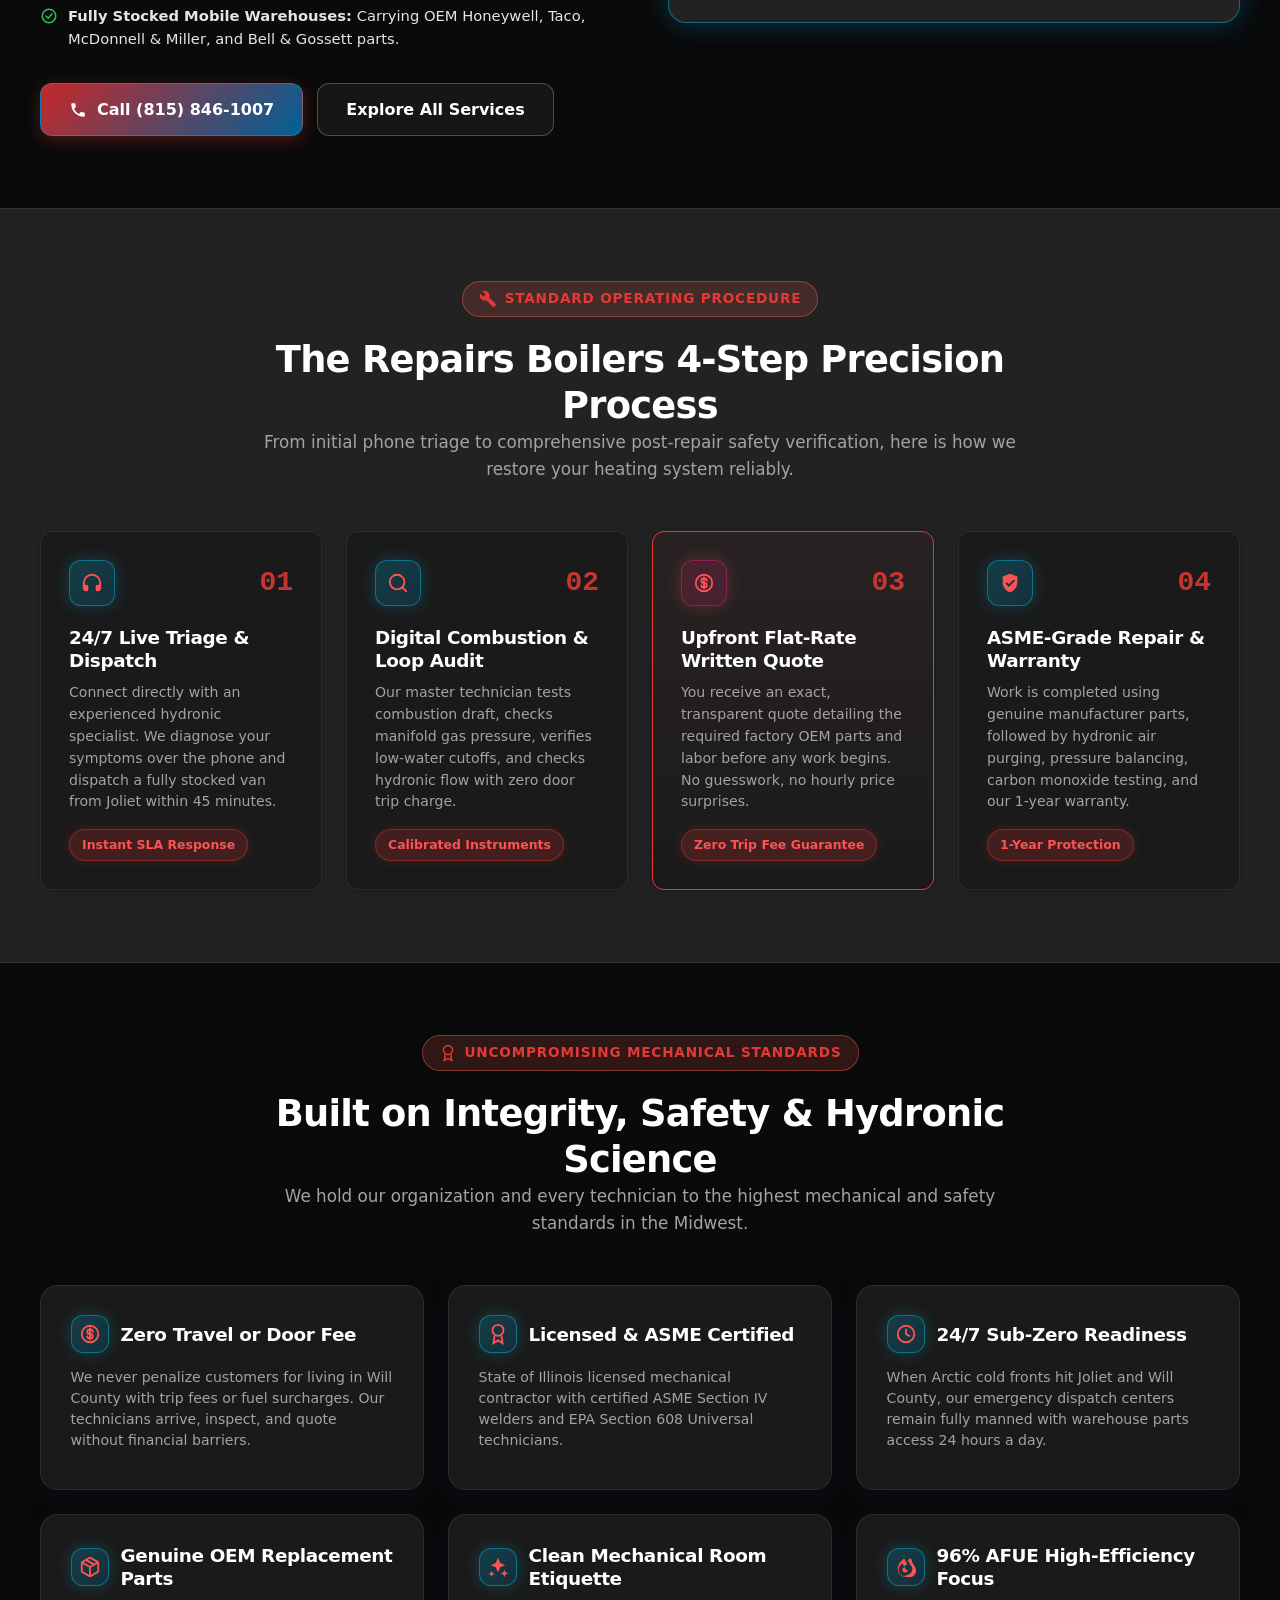
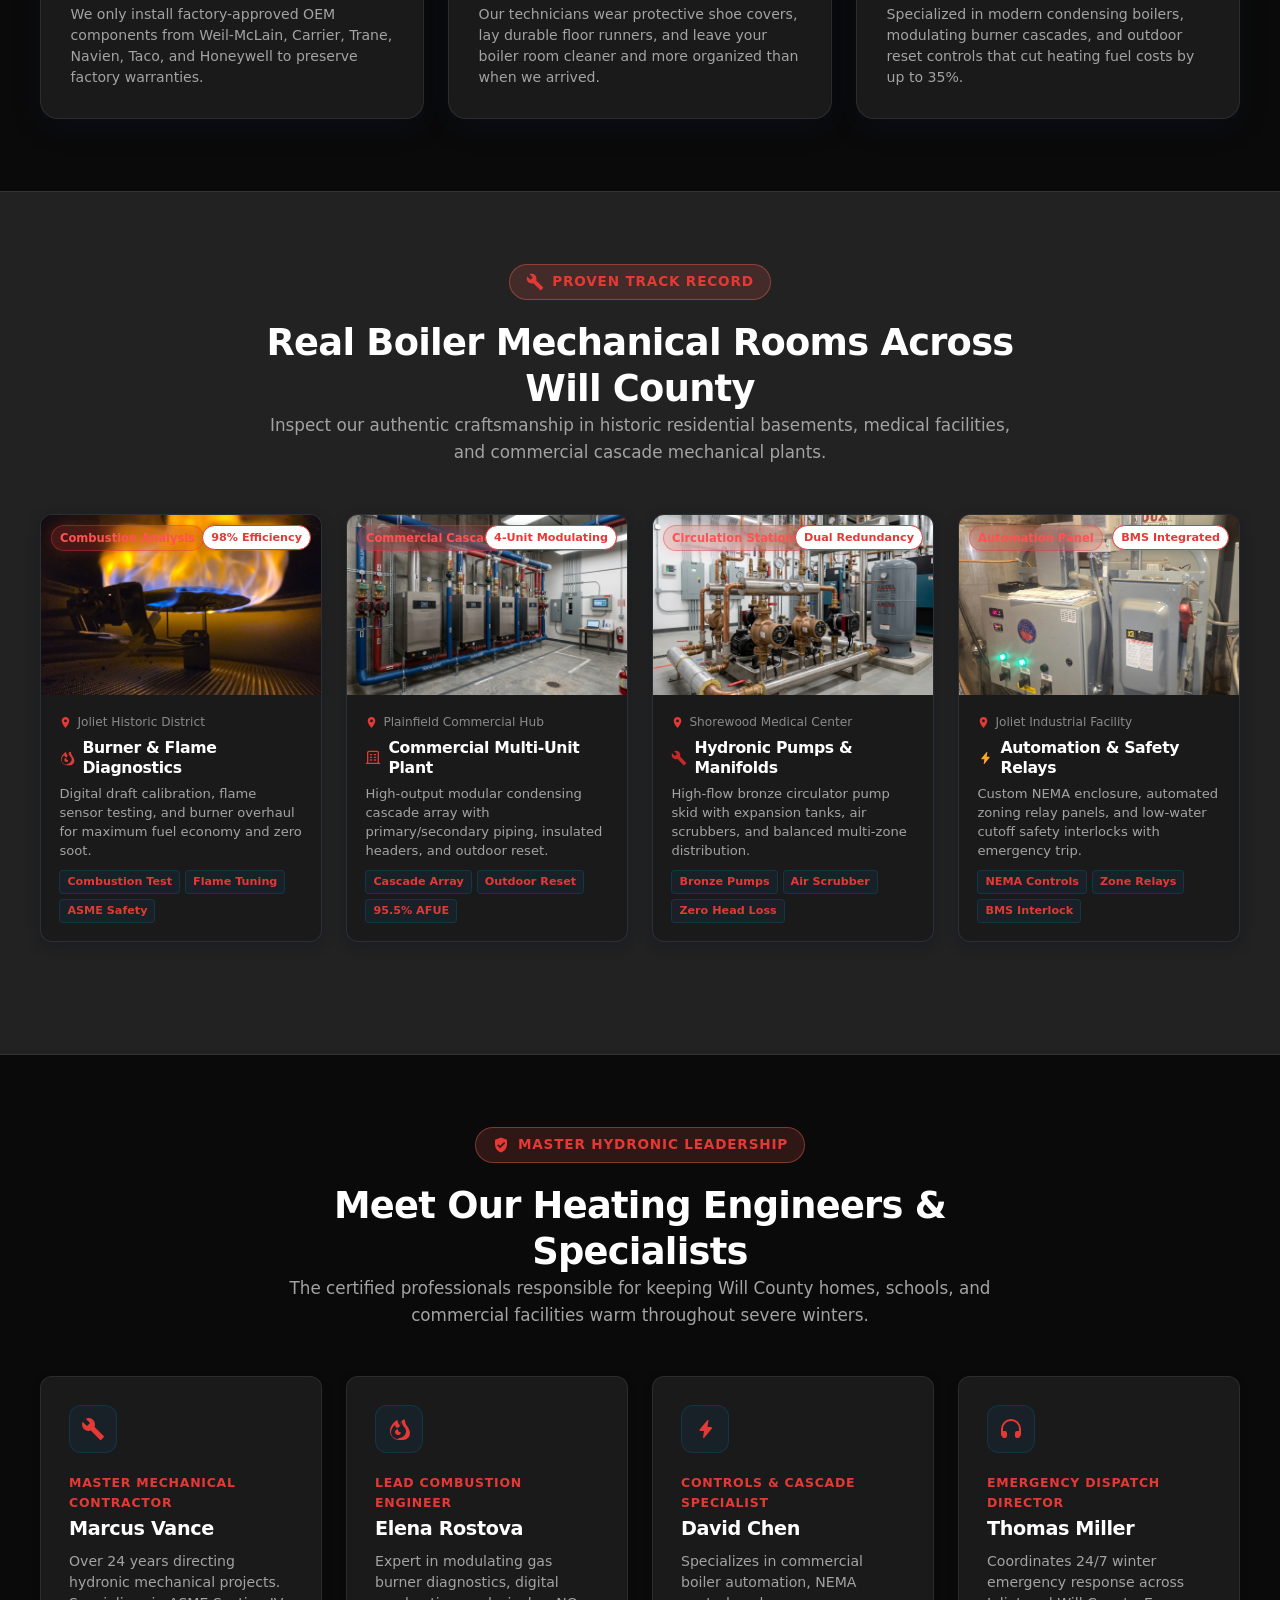
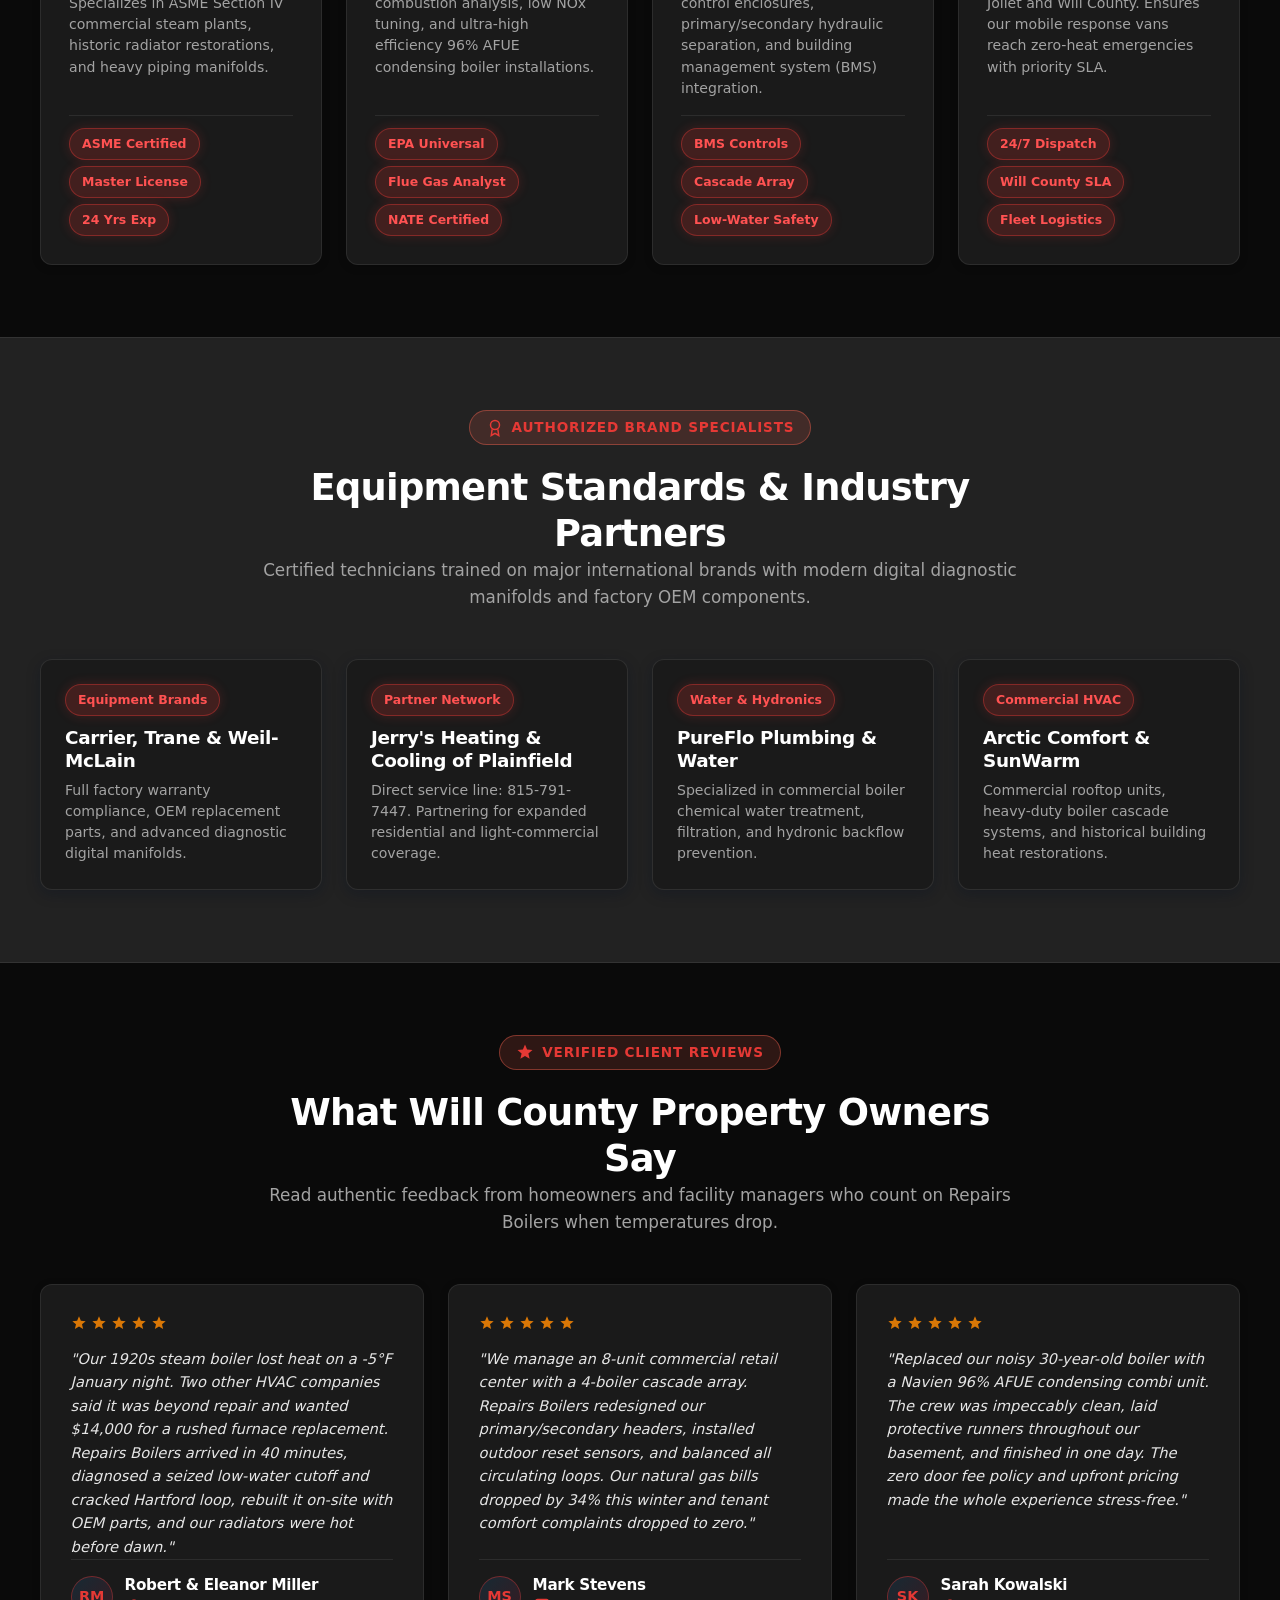
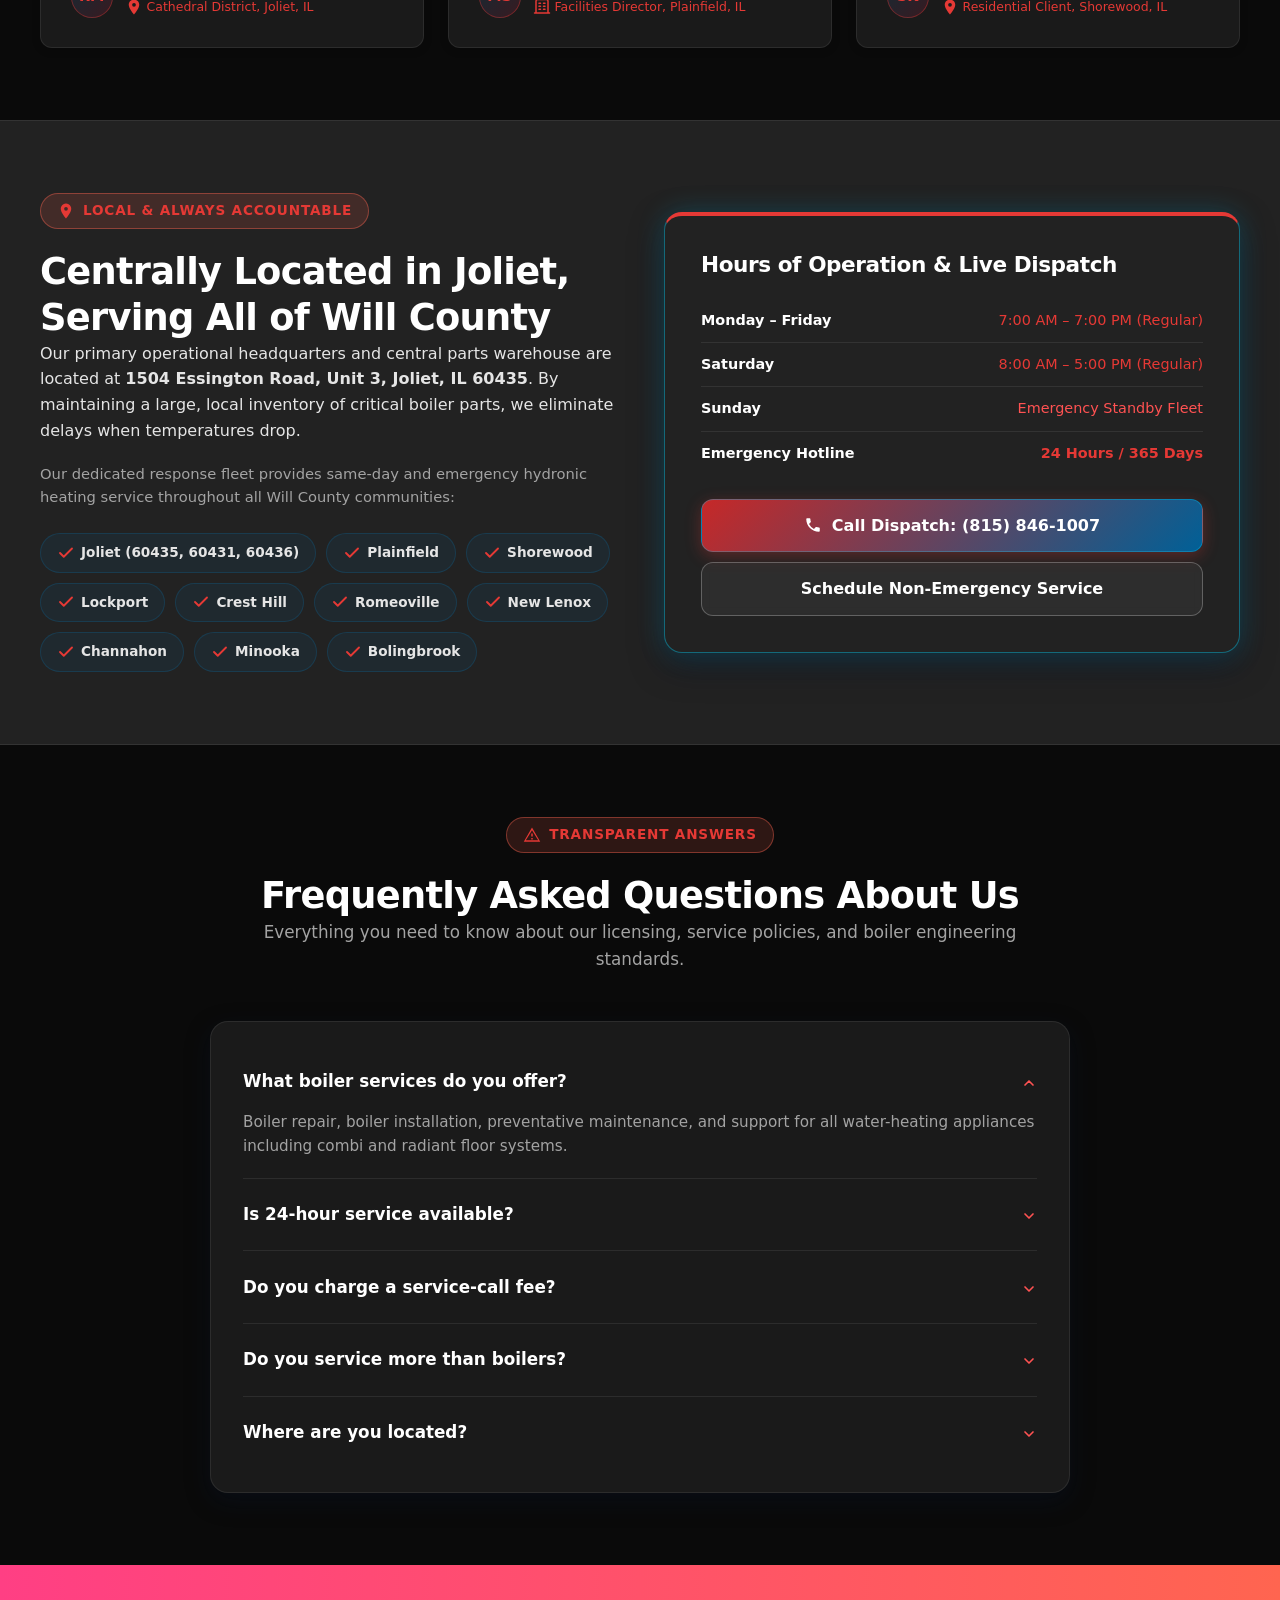
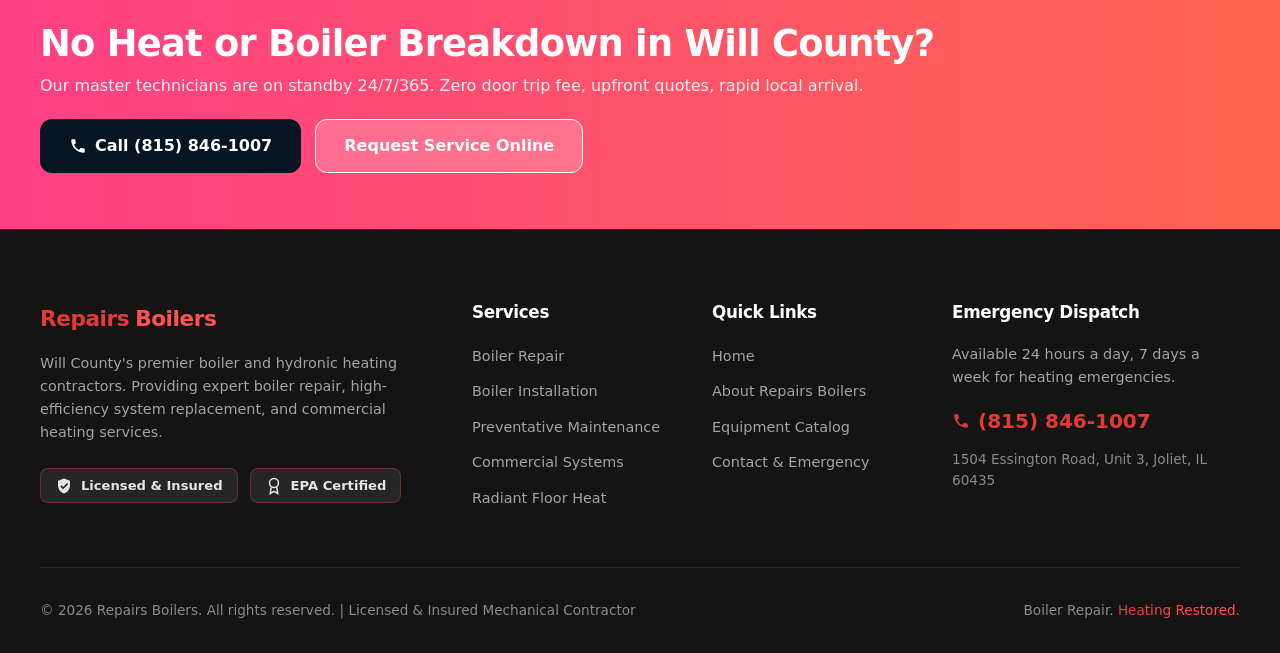
==== commit e00b71bd: "refactor: modularize CSS into dedicated stylesheets and update HTML layout files" ====
--- a/about.html
+++ b/about.html
@@ -28,12 +28,13 @@
     </div>
   </aside>
 
-  <header class="site-header">
+    <header class="site-header">
     <div class="container">
       <nav class="navbar">
         <a href="index.html" class="rb-brand">
           <span>Repairs</span><b>Boilers</b>
         </a>
+
         <ul class="nav-menu">
           <li><a href="index.html" class="nav-link">Home</a></li>
           <li><a href="about.html" class="nav-link active">About Us</a></li>
@@ -49,6 +50,7 @@
           <li><a href="products.html" class="nav-link">Equipment</a></li>
           <li><a href="contact.html" class="nav-link">Contact</a></li>
         </ul>
+
         <div class="header-actions">
           <a href="tel:8158461007" class="header-tel">
             <svg class="svg-icon" aria-hidden="true"><use href="#icon-phone"></use></svg>
@@ -63,7 +65,7 @@
     </div>
   </header>
 
-  <div class="mobile-drawer">
+    <div class="mobile-drawer">
     <a href="index.html" class="mobile-nav-link">Home</a>
     <a href="about.html" class="mobile-nav-link active">About Us</a>
     <a href="services.html" class="mobile-nav-link">All Services</a>
@@ -134,7 +136,7 @@
           </div>
 
           <div class="about-stat-card">
-            <span class="stat-number">&lt; 45m</span>
+            <span class="stat-number"><svg viewBox="0 0 24 24" width="0.8em" height="0.8em" stroke="currentColor" stroke-width="4" fill="none" stroke-linecap="round" stroke-linejoin="round" style="display:inline-block; vertical-align: middle; margin-top: -6px; margin-right: 2px;"><polyline points="15 18 9 12 15 6"></polyline></svg>45m</span>
             <div class="stat-label">Average Emergency SLA</div>
             <p class="stat-desc">Stocked response vans dispatched directly from our central Joliet warehouse.</p>
           </div>
